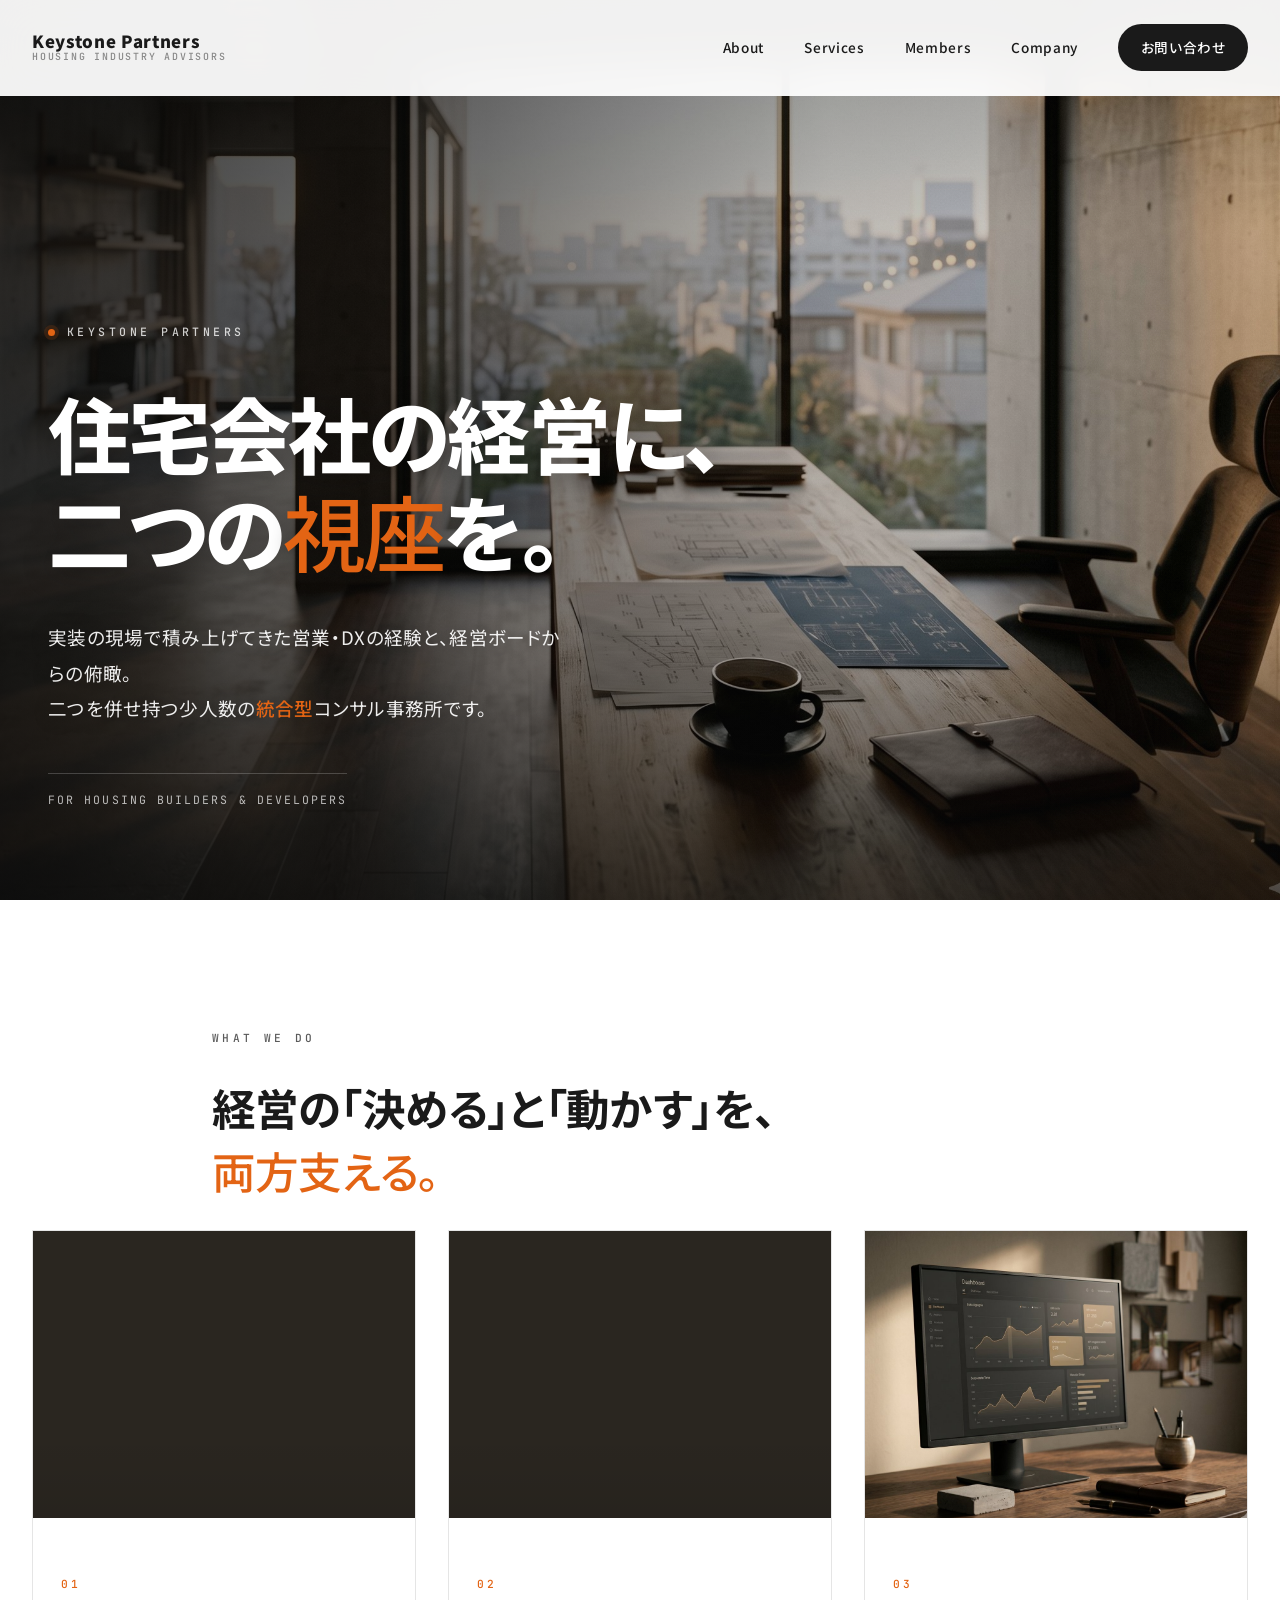
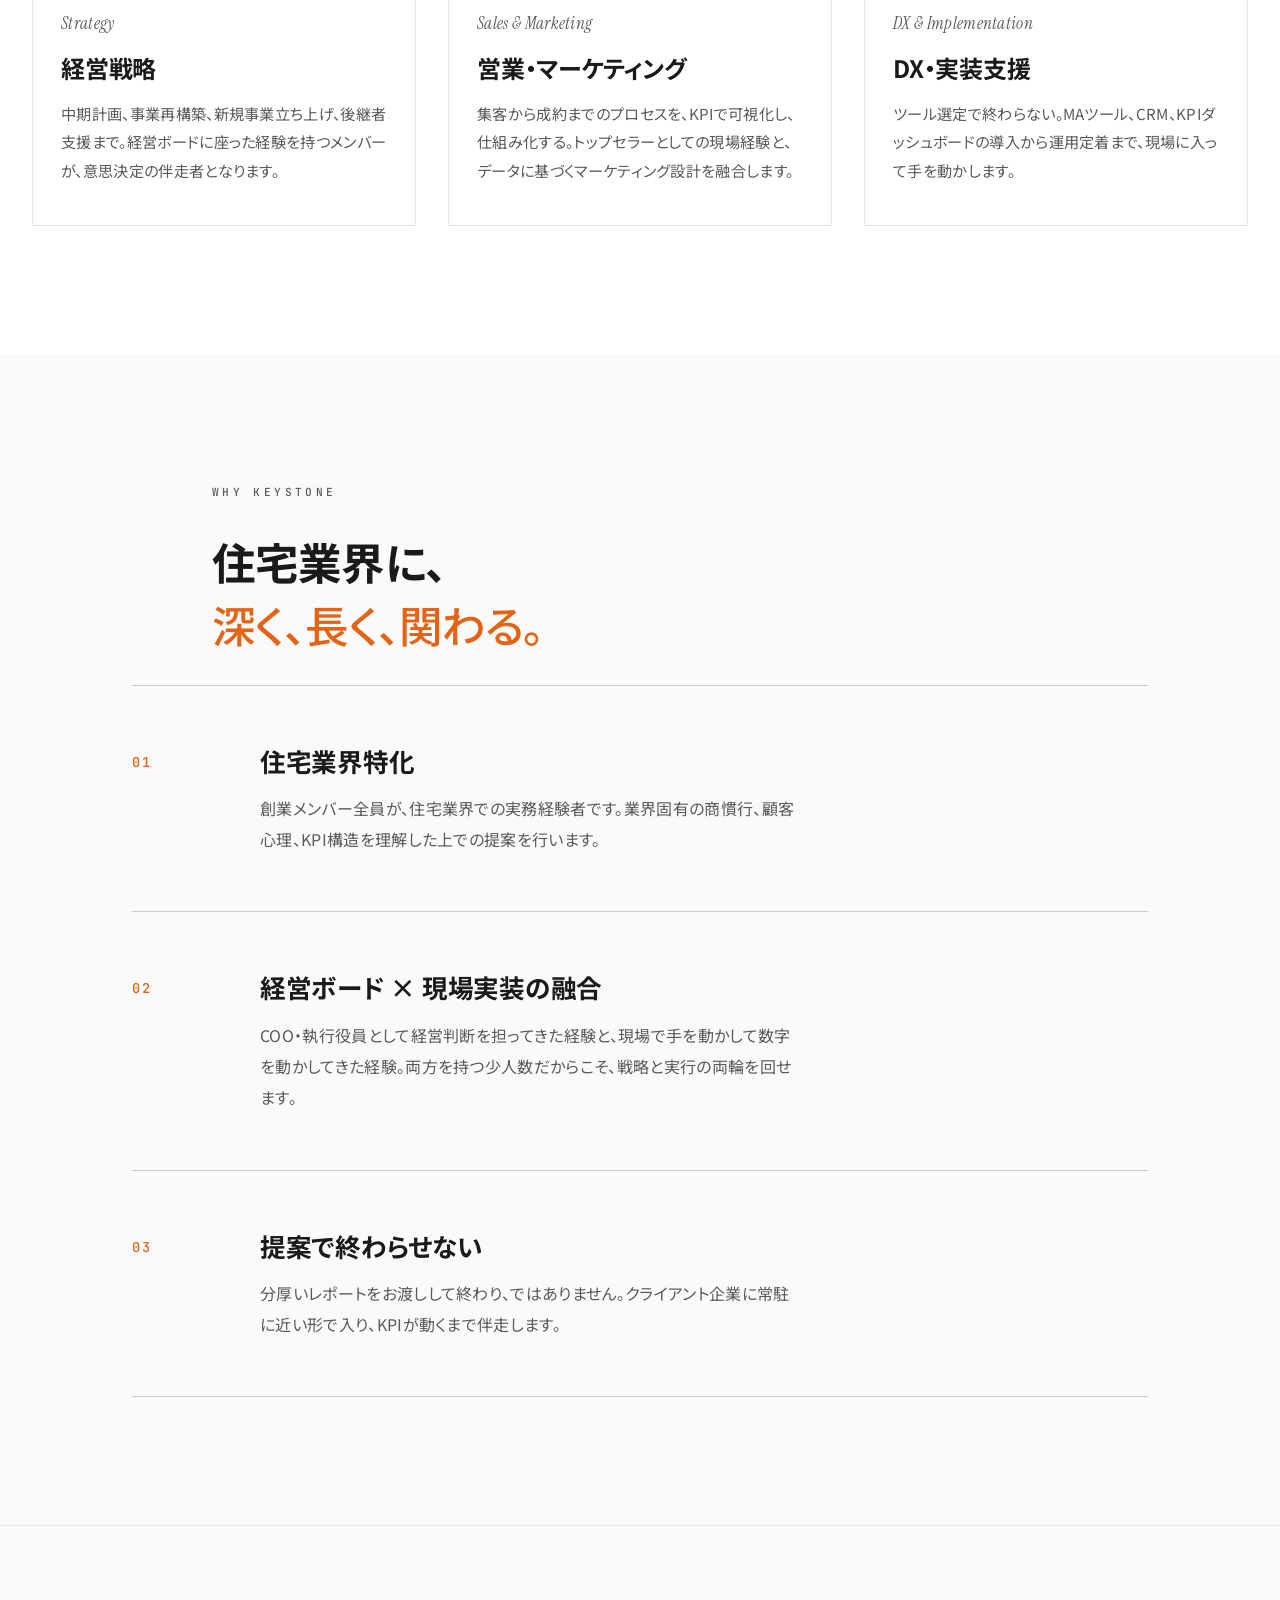
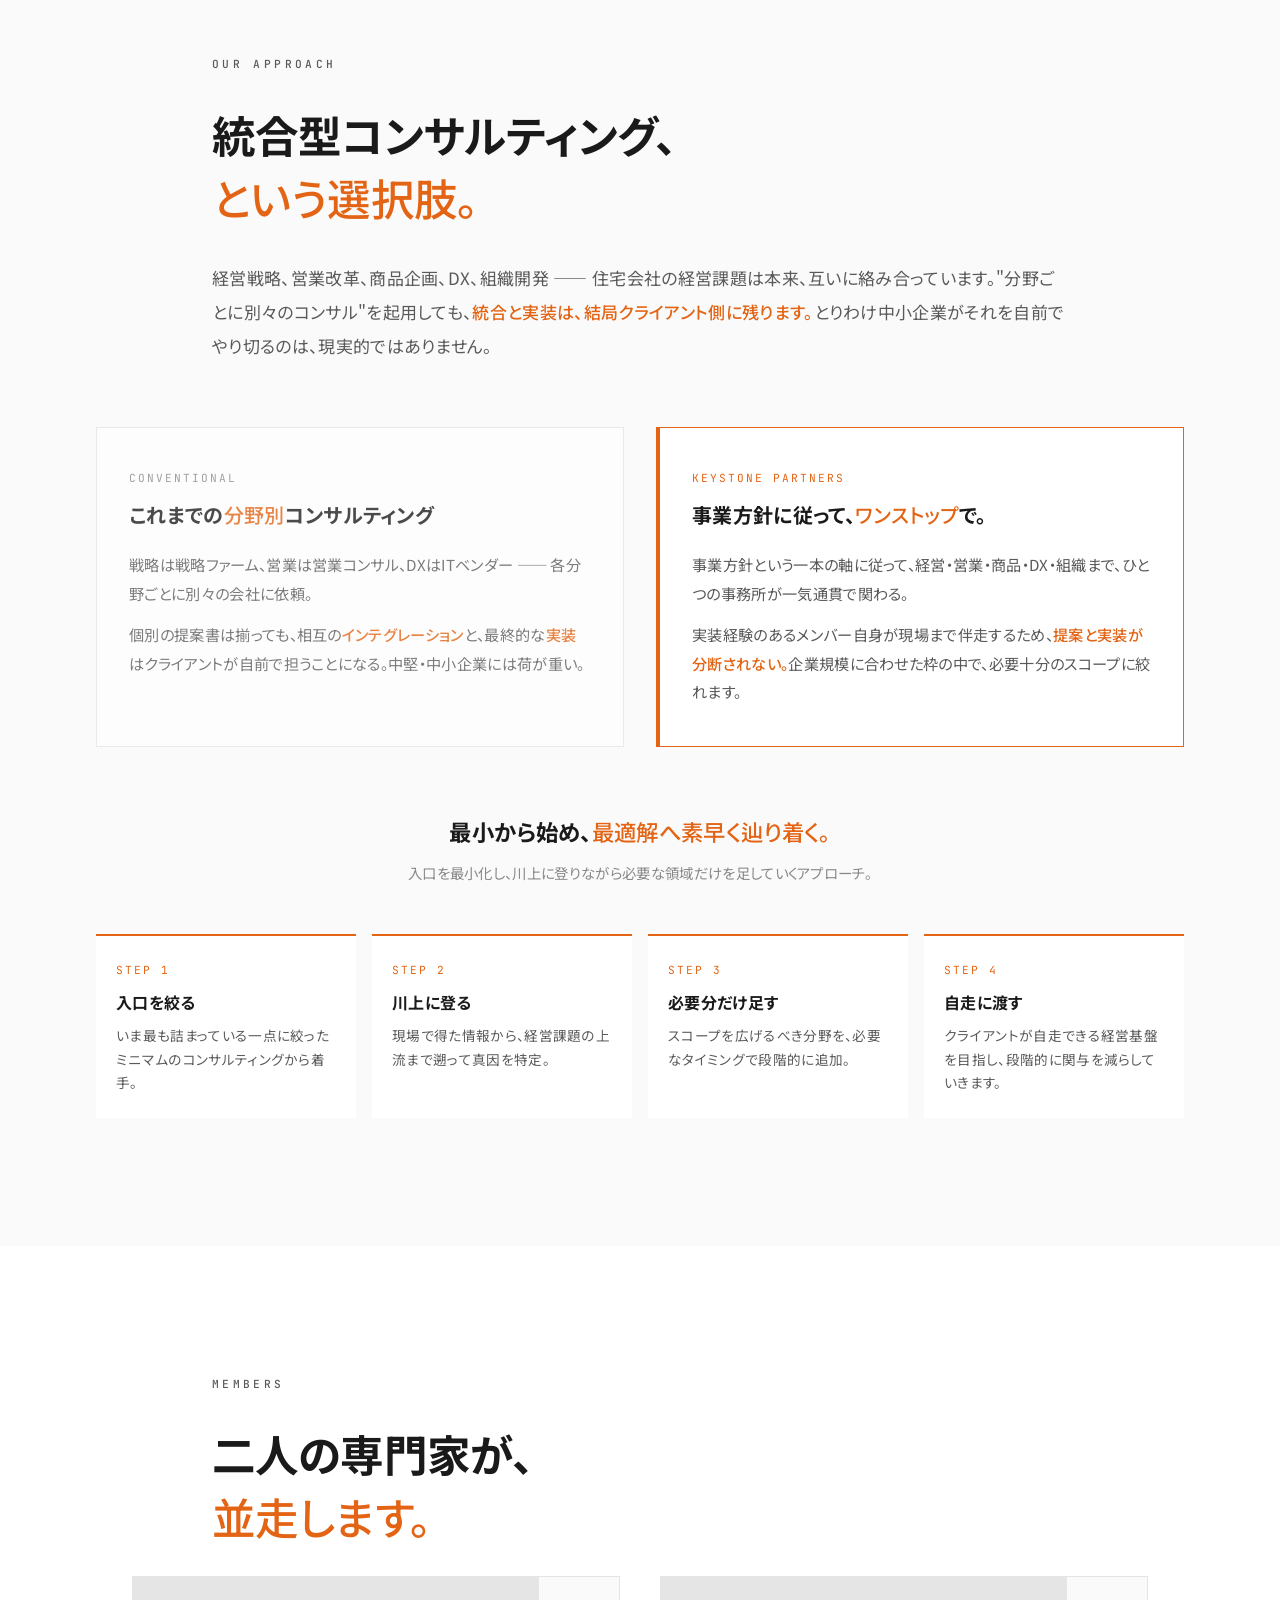
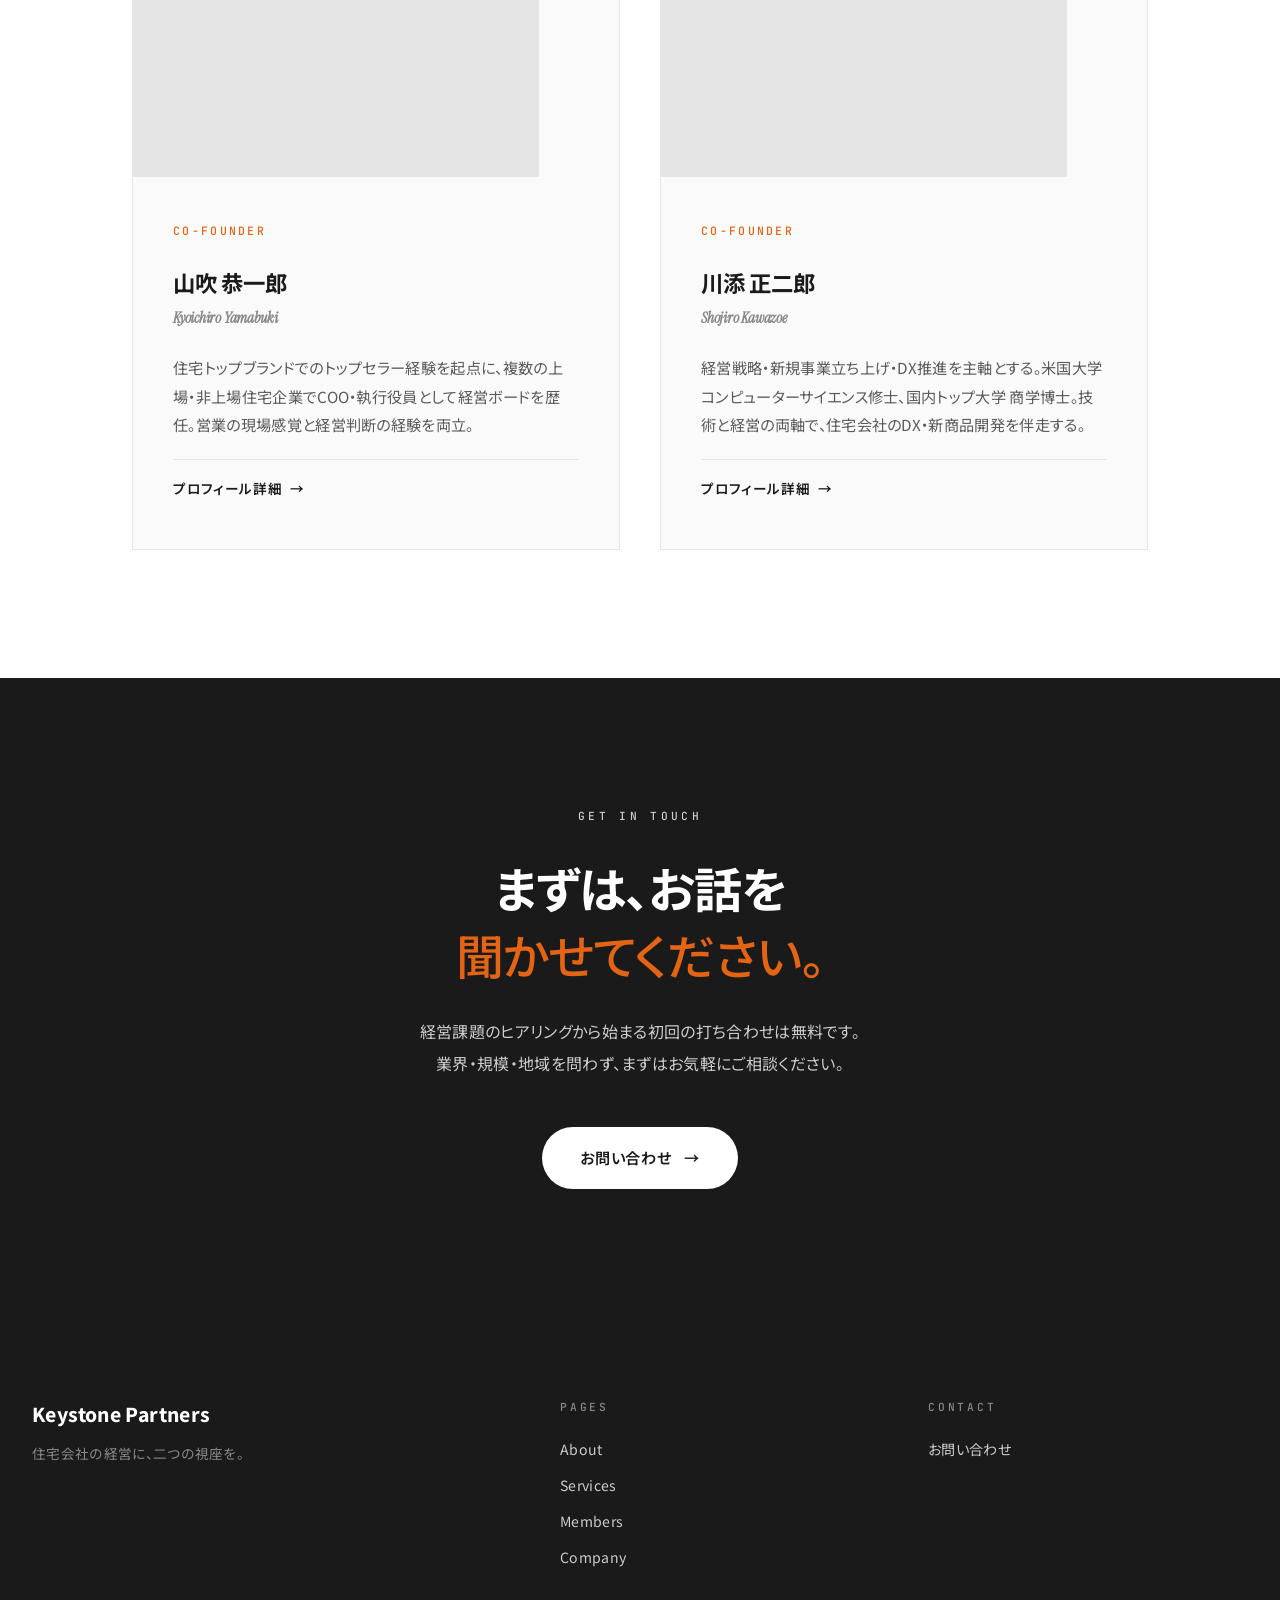
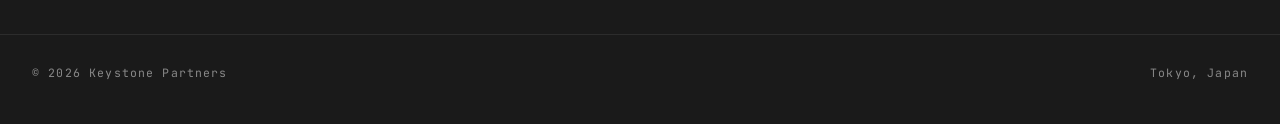
==== index.html @ 485a1abc "first version" ====
<!DOCTYPE html>
<html lang="ja">
<head>
<meta charset="UTF-8">
<meta name="viewport" content="width=device-width, initial-scale=1.0">
<title>Keystone Partners | 住宅会社の経営に、二つの視座を。</title>
<meta name="description" content="住宅会社向け経営コンサルティング事務所。経営ボードの視座と現場の実装力。二つを併せ持つ少人数のコンサル事務所、Keystone Partners。">
<link rel="preconnect" href="https://fonts.googleapis.com">
<link rel="preconnect" href="https://fonts.gstatic.com" crossorigin>
<link href="https://fonts.googleapis.com/css2?family=Noto+Sans+JP:wght@400;500;700;800;900&family=Instrument+Serif:ital@0;1&family=JetBrains+Mono:wght@400;500;700&display=swap" rel="stylesheet">
<link rel="stylesheet" href="style.css">
</head>
<body>

<!-- NAVIGATION -->
<nav class="nav">
  <div class="nav-inner">
    <a href="index.html" class="nav-logo" aria-label="Keystone Partners ホーム">
      <span class="nav-logo-mark">Keystone Partners</span>
      <span class="nav-logo-sub">Housing Industry Advisors</span>
    </a>
    <button class="nav-toggle" aria-label="メニューを開く" aria-expanded="false">
      <span></span><span></span><span></span>
    </button>
    <div class="nav-links">
      <a href="about.html">About</a>
      <a href="services.html">Services</a>
      <a href="members.html">Members</a>
      <a href="company.html">Company</a>
      <a href="contact.html" class="nav-cta">お問い合わせ</a>
    </div>
  </div>
</nav>

<!-- HERO: full-bleed image -->
<section class="hero">
  <div class="hero-image"></div>
  <div class="hero-content">
    <div class="hero-eyebrow reveal">
      <span class="dot"></span>
      <span>KEYSTONE PARTNERS</span>
    </div>

    <h1 class="hero-headline">
      <span class="reveal" style="--d:.1s">住宅会社の経営に、</span>
      <span class="reveal" style="--d:.25s">二つの<em>視座</em>を。</span>
    </h1>

    <p class="hero-sub reveal" style="--d:.5s">
      実装の現場で積み上げてきた営業・DXの経験と、経営ボードからの俯瞰。<br>
      二つを併せ持つ少人数の<em>統合型</em>コンサル事務所です。
    </p>

    <div class="hero-meta reveal" style="--d:.7s">
      For Housing Builders &amp; Developers
    </div>
  </div>
</section>

<!-- WHAT WE DO (with images) -->
<section class="do">
  <div class="container-narrow">
    <div class="section-eyebrow reveal-on-scroll">WHAT WE DO</div>
    <h2 class="section-headline reveal-on-scroll">
      経営の「決める」と「動かす」を、<br>
      <em>両方支える。</em>
    </h2>
  </div>

  <div class="do-grid">
    <article class="do-card reveal-on-scroll">
      <div class="do-card-image" style="background-image: url('images/service-strategy.png'); background-color: #2a2620;"></div>
      <div class="do-card-inner">
        <div class="do-card-num">01</div>
        <div class="do-card-title-en">Strategy</div>
        <h3 class="do-card-title">経営戦略</h3>
        <p class="do-card-desc">
          中期計画、事業再構築、新規事業立ち上げ、後継者支援まで。経営ボードに座った経験を持つメンバーが、意思決定の伴走者となります。
        </p>
      </div>
    </article>

    <article class="do-card reveal-on-scroll">
      <div class="do-card-image" style="background-image: url('images/service-sales.png'); background-color: #2a2620;"></div>
      <div class="do-card-inner">
        <div class="do-card-num">02</div>
        <div class="do-card-title-en">Sales &amp; Marketing</div>
        <h3 class="do-card-title">営業・マーケティング</h3>
        <p class="do-card-desc">
          集客から成約までのプロセスを、KPIで可視化し、仕組み化する。トップセラーとしての現場経験と、データに基づくマーケティング設計を融合します。
        </p>
      </div>
    </article>

    <article class="do-card reveal-on-scroll">
      <div class="do-card-image" style="background-image: url('images/service-dx.jpg'); background-color: #2a2620;"></div>
      <div class="do-card-inner">
        <div class="do-card-num">03</div>
        <div class="do-card-title-en">DX &amp; Implementation</div>
        <h3 class="do-card-title">DX・実装支援</h3>
        <p class="do-card-desc">
          ツール選定で終わらない。MAツール、CRM、KPIダッシュボードの導入から運用定着まで、現場に入って手を動かします。
        </p>
      </div>
    </article>
  </div>
</section>

<!-- WHY KEYSTONE -->
<section class="why">
  <div class="container-narrow">
    <div class="section-eyebrow reveal-on-scroll">WHY KEYSTONE</div>
    <h2 class="section-headline reveal-on-scroll">
      住宅業界に、<br>
      <em>深く、長く、関わる。</em>
    </h2>
  </div>

  <div class="why-list">
    <article class="why-item reveal-on-scroll">
      <div class="why-num">01</div>
      <div>
        <h3 class="why-title">住宅業界特化</h3>
        <p class="why-desc">
          創業メンバー全員が、住宅業界での実務経験者です。業界固有の商慣行、顧客心理、KPI構造を理解した上での提案を行います。
        </p>
      </div>
    </article>

    <article class="why-item reveal-on-scroll">
      <div class="why-num">02</div>
      <div>
        <h3 class="why-title">経営ボード × 現場実装の融合</h3>
        <p class="why-desc">
          COO・執行役員として経営判断を担ってきた経験と、現場で手を動かして数字を動かしてきた経験。両方を持つ少人数だからこそ、戦略と実行の両輪を回せます。
        </p>
      </div>
    </article>

    <article class="why-item reveal-on-scroll">
      <div class="why-num">03</div>
      <div>
        <h3 class="why-title">提案で終わらせない</h3>
        <p class="why-desc">
          分厚いレポートをお渡しして終わり、ではありません。クライアント企業に常駐に近い形で入り、KPIが動くまで伴走します。
        </p>
      </div>
    </article>
  </div>
</section>

<!-- INTEGRATIVE CONSULTING (v3 addition) -->
<section class="integrative">
  <div class="container-narrow">
    <div class="section-eyebrow reveal-on-scroll">OUR APPROACH</div>
    <h2 class="section-headline reveal-on-scroll">
      統合型コンサルティング、<br>
      <em>という選択肢。</em>
    </h2>
    <p class="integrative-lead reveal-on-scroll">
      経営戦略、営業改革、商品企画、DX、組織開発 ―― 住宅会社の経営課題は本来、互いに絡み合っています。"分野ごとに別々のコンサル"を起用しても、<em>統合と実装は、結局クライアント側に残ります。</em>とりわけ中小企業がそれを自前でやり切るのは、現実的ではありません。
    </p>
  </div>

  <div class="integrative-compare">
    <article class="integrative-card is-conventional reveal-on-scroll">
      <div class="integrative-card-eyebrow">CONVENTIONAL</div>
      <h3 class="integrative-card-title">これまでの<em>分野別</em>コンサルティング</h3>
      <div class="integrative-card-body">
        <p>戦略は戦略ファーム、営業は営業コンサル、DXはITベンダー ―― 各分野ごとに別々の会社に依頼。</p>
        <p>個別の提案書は揃っても、相互の<em>インテグレーション</em>と、最終的な<em>実装</em>はクライアントが自前で担うことになる。中堅・中小企業には荷が重い。</p>
      </div>
    </article>

    <article class="integrative-card is-ours reveal-on-scroll">
      <div class="integrative-card-eyebrow">KEYSTONE PARTNERS</div>
      <h3 class="integrative-card-title">事業方針に従って、<em>ワンストップ</em>で。</h3>
      <div class="integrative-card-body">
        <p>事業方針という一本の軸に従って、経営・営業・商品・DX・組織まで、ひとつの事務所が一気通貫で関わる。</p>
        <p>実装経験のあるメンバー自身が現場まで伴走するため、<em>提案と実装が分断されない。</em>企業規模に合わせた枠の中で、必要十分のスコープに絞れます。</p>
      </div>
    </article>
  </div>

  <div class="integrative-flow">
    <div class="integrative-flow-title reveal-on-scroll">
      最小から始め、<em>最適解へ素早く辿り着く。</em>
    </div>
    <div class="integrative-flow-sub reveal-on-scroll">
      入口を最小化し、川上に登りながら必要な領域だけを足していくアプローチ。
    </div>

    <div class="integrative-steps">
      <div class="integrative-step reveal-on-scroll">
        <div class="integrative-step-num">STEP 1</div>
        <div class="integrative-step-title">入口を絞る</div>
        <div class="integrative-step-desc">
          いま最も詰まっている一点に絞ったミニマムのコンサルティングから着手。
        </div>
      </div>
      <div class="integrative-step reveal-on-scroll">
        <div class="integrative-step-num">STEP 2</div>
        <div class="integrative-step-title">川上に登る</div>
        <div class="integrative-step-desc">
          現場で得た情報から、経営課題の上流まで遡って真因を特定。
        </div>
      </div>
      <div class="integrative-step reveal-on-scroll">
        <div class="integrative-step-num">STEP 3</div>
        <div class="integrative-step-title">必要分だけ足す</div>
        <div class="integrative-step-desc">
          スコープを広げるべき分野を、必要なタイミングで段階的に追加。
        </div>
      </div>
      <div class="integrative-step reveal-on-scroll">
        <div class="integrative-step-num">STEP 4</div>
        <div class="integrative-step-title">自走に渡す</div>
        <div class="integrative-step-desc">
          クライアントが自走できる経営基盤を目指し、段階的に関与を減らしていきます。
        </div>
      </div>
    </div>
  </div>
</section>

<!-- MEMBERS TEASER (with photo thumbnails) -->
<section class="members-teaser">
  <div class="container-narrow">
    <div class="section-eyebrow reveal-on-scroll">MEMBERS</div>
    <h2 class="section-headline reveal-on-scroll">
      二人の専門家が、<br>
      <em>並走します。</em>
    </h2>
  </div>

  <div class="members-teaser-grid">
    <article class="member-card reveal-on-scroll">
      <div class="member-photo-placeholder" style="background-image: url('images/member-yamabuki.png');"></div>
      <div class="member-role">Co-founder</div>
      <h3 class="member-name">
        山吹 恭一郎
        <div class="member-name-en">Kyoichiro Yamabuki</div>
      </h3>
      <p class="member-desc">
        住宅トップブランドでのトップセラー経験を起点に、複数の上場・非上場住宅企業でCOO・執行役員として経営ボードを歴任。営業の現場感覚と経営判断の経験を両立。
      </p>
      <a href="members.html#yamabuki" class="member-link">
        <span>プロフィール詳細</span>
        <span class="arrow">→</span>
      </a>
    </article>

    <article class="member-card reveal-on-scroll">
      <div class="member-photo-placeholder" style="background-image: url('images/member-kawazoe.png');"></div>
      <div class="member-role">Co-founder</div>
      <h3 class="member-name">
        川添 正二郎
        <div class="member-name-en">Shojiro Kawazoe</div>
      </h3>
      <p class="member-desc">
        経営戦略・新規事業立ち上げ・DX推進を主軸とする。米国大学コンピューターサイエンス修士、国内トップ大学 商学博士。技術と経営の両軸で、住宅会社のDX・新商品開発を伴走する。
      </p>
      <a href="members.html#kawazoe" class="member-link">
        <span>プロフィール詳細</span>
        <span class="arrow">→</span>
      </a>
    </article>
  </div>
</section>

<!-- CTA (with image background) -->
<section class="cta">
  <div class="cta-image" style="background-image: url('images/cta-bg.jpg');"></div>
  <div class="container-narrow">
    <div class="section-eyebrow reveal-on-scroll">GET IN TOUCH</div>
    <h2 class="cta-headline reveal-on-scroll">
      まずは、お話を<br>
      <em>聞かせてください。</em>
    </h2>
    <p class="cta-lead reveal-on-scroll">
      経営課題のヒアリングから始まる初回の打ち合わせは無料です。<br>
      業界・規模・地域を問わず、まずはお気軽にご相談ください。
    </p>
    <div class="reveal-on-scroll">
      <a href="contact.html" class="cta-button">
        <span>お問い合わせ</span>
        <span class="arrow">→</span>
      </a>
    </div>
  </div>
</section>

<!-- FOOTER -->
<footer class="footer">
  <div class="footer-inner">
    <div class="footer-brand">
      <p class="footer-brand-name">Keystone Partners</p>
      <p class="footer-brand-tag">住宅会社の経営に、二つの視座を。</p>
    </div>
    <div>
      <p class="footer-col-title">Pages</p>
      <div class="footer-links">
        <a href="about.html">About</a>
        <a href="services.html">Services</a>
        <a href="members.html">Members</a>
        <a href="company.html">Company</a>
      </div>
    </div>
    <div>
      <p class="footer-col-title">Contact</p>
      <div class="footer-links">
        <a href="contact.html">お問い合わせ</a>
      </div>
    </div>
  </div>
  <div class="footer-bottom">
    <span>© 2026 Keystone Partners</span>
    <span>Tokyo, Japan</span>
  </div>
</footer>

<script src="script.js"></script>
</body>
</html>
---- style.css ----
/* ============================================
   Keystone Partners — Corporate Website
   Design tokens inherit personal site (細谷 / 川添)
   Tone: restrained, corporate, refined
   ============================================ */

*, *::before, *::after {
  box-sizing: border-box;
  margin: 0;
  padding: 0;
}

:root {
  /* Colors — inherit from personal site */
  --black: #0A0A0A;
  --black-soft: #1A1A1A;
  --gray-900: #2D2D2D;
  --gray-700: #5A5A5A;
  --gray-500: #888888;
  --gray-300: #CCCCCC;
  --gray-200: #E5E5E5;
  --gray-100: #F2F2F2;
  --gray-50: #FAFAFA;
  --white: #FFFFFF;
  --accent: #E36414;
  --accent-pale: #FCE8D9;
  --ink: #1A1A1A;

  /* Typography */
  --font-display: "Noto Sans JP", "Hiragino Sans", "Yu Gothic", sans-serif;
  --font-serif: "Hiragino Mincho ProN", "Yu Mincho", "MS Mincho", "Instrument Serif", serif;
  --font-mono: "JetBrains Mono", "SF Mono", monospace;

  /* Spacing scale (more generous than personal site) */
  --space-xs: 0.5rem;
  --space-sm: 1rem;
  --space-md: 2rem;
  --space-lg: 4rem;
  --space-xl: 8rem;
  --space-2xl: 12rem;
}

html {
  scroll-behavior: smooth;
  -webkit-text-size-adjust: 100%;
}

body {
  font-family: var(--font-display);
  font-weight: 400;
  color: var(--ink);
  background: var(--white);
  line-height: 1.8;
  font-feature-settings: "palt" 1;
  letter-spacing: 0.02em;
  overflow-x: hidden;
}

a {
  color: inherit;
  text-decoration: none;
  transition: opacity 0.2s ease;
}

a:hover {
  opacity: 0.55;
}

/* Emphasis: keep surrounding sans-serif font, accent color + slightly bolder
   Japanese-friendly (no italic, no Mincho serif) */
em {
  font-style: normal;
  font-family: inherit;
  font-weight: 500;
  color: var(--accent);
  font-feature-settings: "palt" 1;
}

/* ============================================
   LAYOUT UTILITIES
   ============================================ */
.container {
  max-width: 1280px;
  margin: 0 auto;
  padding: 0 2rem;
}

.container-narrow {
  max-width: 920px;
  margin: 0 auto;
  padding: 0 2rem;
}

@media (max-width: 768px) {
  .container, .container-narrow {
    padding: 0 1.5rem;
  }
}

/* ============================================
   NAVIGATION
   ============================================ */
.nav {
  position: fixed;
  top: 0;
  left: 0;
  right: 0;
  z-index: 1000;
  background: rgba(255, 255, 255, 0.94);
  backdrop-filter: blur(20px);
  -webkit-backdrop-filter: blur(20px);
  border-bottom: 1px solid transparent;
  transition: border-color 0.3s ease;
}

.nav.scrolled {
  border-bottom-color: var(--gray-200);
}

.nav-inner {
  max-width: 1400px;
  margin: 0 auto;
  padding: 1.5rem 2rem;
  display: flex;
  align-items: center;
  justify-content: space-between;
}

.nav-logo {
  display: flex;
  flex-direction: column;
  gap: 0.1rem;
  line-height: 1.1;
}

.nav-logo-mark {
  font-weight: 900;
  font-size: 1.05rem;
  letter-spacing: 0.04em;
}

.nav-logo-sub {
  font-family: var(--font-mono);
  font-size: 0.62rem;
  font-weight: 500;
  letter-spacing: 0.18em;
  color: var(--gray-500);
  text-transform: uppercase;
}

.nav-links {
  display: flex;
  align-items: center;
  gap: 2.5rem;
}

.nav-links a {
  font-size: 0.85rem;
  font-weight: 500;
  letter-spacing: 0.05em;
  position: relative;
}

.nav-links a:not(.nav-cta).nav-current::after {
  content: "";
  position: absolute;
  bottom: -6px;
  left: 0;
  right: 0;
  height: 1px;
  background: var(--ink);
}

.nav-cta {
  background: var(--ink);
  color: var(--white) !important;
  padding: 0.7rem 1.4rem;
  border-radius: 999px;
  font-weight: 600;
  font-size: 0.8rem;
  transition: all 0.2s ease !important;
}

.nav-cta:hover {
  background: var(--accent);
  opacity: 1 !important;
}

.nav-toggle {
  display: none;
  background: none;
  border: none;
  cursor: pointer;
  padding: 0.5rem;
  flex-direction: column;
  gap: 5px;
}

.nav-toggle span {
  display: block;
  width: 22px;
  height: 1.5px;
  background: var(--ink);
  transition: transform 0.3s ease, opacity 0.3s ease;
}

.nav-toggle.is-open span:nth-child(1) { transform: translateY(6.5px) rotate(45deg); }
.nav-toggle.is-open span:nth-child(2) { opacity: 0; }
.nav-toggle.is-open span:nth-child(3) { transform: translateY(-6.5px) rotate(-45deg); }

@media (max-width: 880px) {
  .nav-toggle { display: flex; }
  .nav-links {
    position: fixed;
    inset: 70px 0 0 0;
    background: rgba(255, 255, 255, 0.98);
    backdrop-filter: blur(20px);
    flex-direction: column;
    align-items: flex-start;
    gap: 2rem;
    padding: 3rem 2rem;
    transform: translateX(100%);
    transition: transform 0.3s ease;
  }
  .nav-links.is-open { transform: translateX(0); }
  .nav-links a { font-size: 1.05rem; }
  .nav-cta { padding: 0.9rem 1.6rem; }
}

/* ============================================
   PAGE HEAD (sub-pages hero)
   ============================================ */
.page-head {
  padding: 11rem 0 5rem;
  border-bottom: 1px solid var(--gray-200);
  background: linear-gradient(to bottom, var(--gray-50), var(--white));
}

.page-head-inner {
  max-width: 1280px;
  margin: 0 auto;
  padding: 0 2rem;
}

.page-eyebrow {
  display: flex;
  align-items: center;
  gap: 0.75rem;
  font-family: var(--font-mono);
  font-size: 0.7rem;
  font-weight: 500;
  letter-spacing: 0.25em;
  color: var(--gray-700);
  margin-bottom: 2rem;
  text-transform: uppercase;
}

.page-eyebrow .dot {
  width: 6px;
  height: 6px;
  border-radius: 50%;
  background: var(--accent);
}

.page-title {
  font-size: clamp(2rem, 5.5vw, 4.25rem);
  font-weight: 800;
  line-height: 1.2;
  letter-spacing: -0.03em;
  color: var(--ink);
  margin-bottom: 2rem;
  max-width: 22ch;
}

.page-lead {
  font-size: clamp(1rem, 1.4vw, 1.2rem);
  font-weight: 400;
  line-height: 1.9;
  color: var(--gray-700);
  max-width: 60ch;
}

@media (max-width: 768px) {
  .page-head { padding: 8.5rem 0 3.5rem; }
}

/* ============================================
   HERO v2 — full-bleed image background
   ============================================ */
.hero {
  min-height: 100vh;
  position: relative;
  display: flex;
  align-items: flex-end;
  padding: 0;
  overflow: hidden;
  background: var(--ink);
}

.hero-image {
  position: absolute;
  inset: 0;
  background-image: url('images/hero.jpg');
  background-size: cover;
  background-position: center right;
  z-index: 0;
}

/* Gradient overlay for text legibility */
.hero-image::after {
  content: "";
  position: absolute;
  inset: 0;
  background:
    linear-gradient(
      to right,
      rgba(10, 10, 10, 0.78) 0%,
      rgba(10, 10, 10, 0.5) 38%,
      rgba(10, 10, 10, 0.18) 65%,
      rgba(10, 10, 10, 0.05) 100%
    ),
    linear-gradient(
      to bottom,
      rgba(10, 10, 10, 0.35) 0%,
      rgba(10, 10, 10, 0.1) 25%,
      rgba(10, 10, 10, 0.1) 70%,
      rgba(10, 10, 10, 0.55) 100%
    );
}

.hero-content {
  position: relative;
  z-index: 1;
  width: 100%;
  max-width: 1400px;
  margin: 0 auto;
  padding: 0 3rem 5.5rem;
  color: var(--white);
}

.hero-eyebrow {
  display: flex;
  align-items: center;
  gap: 0.75rem;
  font-family: var(--font-mono);
  font-size: 0.72rem;
  font-weight: 500;
  letter-spacing: 0.3em;
  color: rgba(255, 255, 255, 0.78);
  margin-bottom: 2.5rem;
  text-transform: uppercase;
}

.hero-eyebrow .dot {
  width: 7px;
  height: 7px;
  border-radius: 50%;
  background: var(--accent);
  animation: pulse 2.4s ease-in-out infinite;
  box-shadow: 0 0 0 4px rgba(227, 100, 20, 0.15);
}

@keyframes pulse {
  0%, 100% { opacity: 1; transform: scale(1); }
  50% { opacity: 0.5; transform: scale(0.85); }
}

.hero-headline {
  font-size: clamp(2.5rem, 6.5vw, 6rem);
  font-weight: 800;
  line-height: 1.18;
  letter-spacing: -0.035em;
  margin-bottom: 2.5rem;
  color: var(--white);
  max-width: 18ch;
  text-shadow: 0 2px 30px rgba(0, 0, 0, 0.35);
}

.hero-headline span {
  display: block;
}

.hero-headline em {
  color: var(--accent);
}

.hero-sub {
  font-size: clamp(1rem, 1.45vw, 1.3rem);
  font-weight: 400;
  line-height: 1.9;
  color: rgba(255, 255, 255, 0.92);
  margin-bottom: 3rem;
  max-width: 520px;
  text-shadow: 0 1px 20px rgba(0, 0, 0, 0.4);
}

/* Hero内のem は暗い背景上で見やすいオレンジアクセントに */
.hero-sub em,
.hero-headline em {
  color: var(--accent);
  text-shadow: 0 1px 20px rgba(0, 0, 0, 0.4);
}

.hero-meta {
  display: inline-block;
  font-size: 0.72rem;
  font-family: var(--font-mono);
  letter-spacing: 0.18em;
  color: rgba(255, 255, 255, 0.7);
  text-transform: uppercase;
  padding-top: 1rem;
  border-top: 1px solid rgba(255, 255, 255, 0.2);
}

@media (max-width: 768px) {
  .hero { min-height: 88vh; }
  .hero-content { padding: 0 1.5rem 4rem; }
  .hero-image::after {
    background:
      linear-gradient(
        to bottom,
        rgba(10, 10, 10, 0.55) 0%,
        rgba(10, 10, 10, 0.35) 35%,
        rgba(10, 10, 10, 0.65) 100%
      );
  }
}

/* ============================================
   SECTION FRAME (generic)
   ============================================ */
section {
  padding: 8rem 0;
}

.section-eyebrow {
  font-family: var(--font-mono);
  font-size: 0.7rem;
  font-weight: 500;
  letter-spacing: 0.3em;
  color: var(--gray-700);
  margin-bottom: 1.75rem;
  text-transform: uppercase;
}

.section-headline {
  font-size: clamp(1.65rem, 3.4vw, 2.85rem);
  font-weight: 700;
  line-height: 1.45;
  letter-spacing: -0.02em;
  color: var(--ink);
  margin-bottom: 1.75rem;
  max-width: 22ch;
}

.section-lead {
  font-size: clamp(0.95rem, 1.2vw, 1.1rem);
  line-height: 1.95;
  color: var(--gray-700);
  max-width: 60ch;
  margin-bottom: 5rem;
}

@media (max-width: 768px) {
  section { padding: 5rem 0; }
}

/* ============================================
   WHAT WE DO (Home Section 1) — 3 cards
   ============================================ */
.do {
  background: var(--white);
}

.do-grid {
  display: grid;
  grid-template-columns: repeat(3, 1fr);
  gap: 2rem;
  max-width: 1280px;
  margin: 0 auto;
  padding: 0 2rem;
}

.do-card {
  padding: 3rem 2rem;
  border-top: 1px solid var(--ink);
  display: flex;
  flex-direction: column;
  gap: 1.25rem;
  position: relative;
  transition: transform 0.4s ease;
}

.do-card:hover {
  transform: translateY(-4px);
}

.do-card-num {
  font-family: var(--font-mono);
  font-size: 0.7rem;
  font-weight: 500;
  letter-spacing: 0.3em;
  color: var(--accent);
  text-transform: uppercase;
}

.do-card-title-en {
  font-family: var(--font-serif);
  font-style: italic;
  font-size: 1.05rem;
  color: var(--gray-700);
}

.do-card-title {
  font-size: 1.5rem;
  font-weight: 700;
  letter-spacing: -0.01em;
  line-height: 1.4;
  color: var(--ink);
}

.do-card-desc {
  font-size: 0.95rem;
  line-height: 1.9;
  color: var(--gray-700);
}

@media (max-width: 880px) {
  .do-grid { grid-template-columns: 1fr; gap: 1rem; }
  .do-card { padding: 2.5rem 0; }
}

/* ============================================
   WHY KEYSTONE (Home Section 2)
   ============================================ */
.why {
  background: var(--gray-50);
}

.why-list {
  max-width: 1080px;
  margin: 0 auto;
  padding: 0 2rem;
  display: flex;
  flex-direction: column;
  gap: 0;
}

.why-item {
  display: grid;
  grid-template-columns: 80px 1fr;
  gap: 3rem;
  padding: 3.5rem 0;
  border-top: 1px solid var(--gray-300);
  align-items: start;
}

.why-item:last-child {
  border-bottom: 1px solid var(--gray-300);
}

.why-num {
  font-family: var(--font-mono);
  font-size: 0.85rem;
  font-weight: 500;
  letter-spacing: 0.15em;
  color: var(--accent);
  padding-top: 0.5rem;
}

.why-title {
  font-size: clamp(1.25rem, 2vw, 1.6rem);
  font-weight: 700;
  letter-spacing: -0.01em;
  line-height: 1.45;
  margin-bottom: 0.9rem;
  color: var(--ink);
}

.why-desc {
  font-size: 1rem;
  line-height: 1.95;
  color: var(--gray-700);
  max-width: 60ch;
}

@media (max-width: 768px) {
  .why-item { grid-template-columns: 1fr; gap: 0.75rem; padding: 2.75rem 0; }
}

/* ============================================
   MEMBERS TEASER (Home Section 3)
   ============================================ */
.members-teaser {
  background: var(--white);
}

.members-teaser-grid {
  display: grid;
  grid-template-columns: repeat(2, 1fr);
  gap: 2.5rem;
  max-width: 1080px;
  margin: 0 auto;
  padding: 0 2rem;
}

.member-card {
  background: var(--gray-50);
  padding: 3rem 2.5rem;
  border: 1px solid var(--gray-200);
  display: flex;
  flex-direction: column;
  gap: 1.25rem;
  transition: border-color 0.3s ease, transform 0.4s ease;
}

.member-card:hover {
  border-color: var(--ink);
  transform: translateY(-3px);
}

.member-photo-placeholder {
  width: 88px;
  height: 88px;
  border-radius: 50%;
  background: linear-gradient(135deg, var(--gray-200), var(--gray-100));
  display: flex;
  align-items: center;
  justify-content: center;
  font-family: var(--font-serif);
  font-style: italic;
  font-size: 1.5rem;
  color: var(--gray-500);
  margin-bottom: 0.5rem;
}

.member-name {
  font-size: 1.4rem;
  font-weight: 700;
  letter-spacing: -0.01em;
  color: var(--ink);
}

.member-name-en {
  font-family: var(--font-serif);
  font-style: italic;
  font-size: 0.95rem;
  color: var(--gray-500);
  margin-top: 0.2rem;
}

.member-role {
  font-family: var(--font-mono);
  font-size: 0.72rem;
  font-weight: 500;
  letter-spacing: 0.2em;
  color: var(--accent);
  text-transform: uppercase;
}

.member-desc {
  font-size: 0.95rem;
  line-height: 1.9;
  color: var(--gray-700);
  flex: 1;
}

.member-link {
  display: inline-flex;
  align-items: center;
  gap: 0.5rem;
  font-size: 0.85rem;
  font-weight: 600;
  letter-spacing: 0.05em;
  color: var(--ink);
  padding-top: 1rem;
  border-top: 1px solid var(--gray-200);
}

.member-link .arrow {
  transition: transform 0.3s ease;
}

.member-link:hover .arrow {
  transform: translateX(4px);
}

@media (max-width: 768px) {
  .members-teaser-grid { grid-template-columns: 1fr; gap: 1.5rem; }
  .member-card { padding: 2.25rem 1.75rem; }
}

/* ============================================
   CTA (Home Section 4 + sub-pages)
   ============================================ */
.cta {
  background: var(--ink);
  color: var(--white);
  text-align: center;
}

.cta .container-narrow {
  text-align: center;
}

.cta .section-eyebrow {
  color: var(--gray-300);
  justify-content: center;
  display: flex;
}

.cta-headline {
  font-size: clamp(1.8rem, 4vw, 3rem);
  font-weight: 700;
  line-height: 1.4;
  letter-spacing: -0.02em;
  margin: 0 auto 1.75rem;
  max-width: 18ch;
}

.cta-headline em {
  color: var(--accent);
}

.cta-lead {
  font-size: 1rem;
  line-height: 1.95;
  color: var(--gray-300);
  margin: 0 auto 3rem;
  max-width: 52ch;
}

.cta-button {
  display: inline-flex;
  align-items: center;
  gap: 0.8rem;
  background: var(--white);
  color: var(--ink) !important;
  padding: 1.1rem 2.4rem;
  border-radius: 999px;
  font-weight: 600;
  font-size: 0.95rem;
  letter-spacing: 0.04em;
  transition: all 0.25s ease !important;
}

.cta-button:hover {
  background: var(--accent);
  color: var(--white) !important;
  opacity: 1 !important;
  transform: translateY(-2px);
}

.cta-button .arrow {
  transition: transform 0.3s ease;
}

.cta-button:hover .arrow {
  transform: translateX(4px);
}

/* ============================================
   FOOTER
   ============================================ */
.footer {
  background: var(--ink);
  color: var(--gray-300);
  padding: 5rem 0 2.5rem;
}

.footer-inner {
  max-width: 1280px;
  margin: 0 auto;
  padding: 0 2rem;
  display: grid;
  grid-template-columns: 1.5fr 1fr 1fr;
  gap: 3rem;
}

.footer-brand-name {
  font-size: 1.2rem;
  font-weight: 800;
  color: var(--white);
  margin-bottom: 0.6rem;
  letter-spacing: 0.02em;
}

.footer-brand-tag {
  font-size: 0.85rem;
  line-height: 1.8;
  color: var(--gray-500);
  max-width: 28ch;
}

.footer-col-title {
  font-family: var(--font-mono);
  font-size: 0.7rem;
  font-weight: 500;
  letter-spacing: 0.25em;
  color: var(--gray-500);
  text-transform: uppercase;
  margin-bottom: 1.25rem;
}

.footer-links {
  display: flex;
  flex-direction: column;
  gap: 0.65rem;
}

.footer-links a {
  font-size: 0.88rem;
  color: var(--gray-300);
}

.footer-links a:hover {
  color: var(--white);
  opacity: 1;
}

.footer-bottom {
  max-width: 1280px;
  margin: 4rem auto 0;
  padding: 1.75rem 2rem 0;
  border-top: 1px solid rgba(255, 255, 255, 0.08);
  display: flex;
  justify-content: space-between;
  align-items: center;
  flex-wrap: wrap;
  gap: 1rem;
  font-family: var(--font-mono);
  font-size: 0.72rem;
  letter-spacing: 0.1em;
  color: var(--gray-500);
}

@media (max-width: 768px) {
  .footer-inner { grid-template-columns: 1fr; gap: 2.5rem; }
}

/* ============================================
   ABOUT page
   ============================================ */
.about-story {
  background: var(--white);
}

.about-story p {
  font-size: 1.05rem;
  line-height: 2.05;
  color: var(--gray-900);
  margin-bottom: 1.6rem;
  max-width: 64ch;
}

.about-story p:last-child {
  margin-bottom: 0;
}

.principles {
  background: var(--gray-50);
}

.principles-grid {
  max-width: 1080px;
  margin: 0 auto;
  padding: 0 2rem;
  display: grid;
  grid-template-columns: repeat(3, 1fr);
  gap: 2rem;
}

.principle {
  padding: 2.5rem 0;
}

.principle-label {
  font-family: var(--font-mono);
  font-size: 0.72rem;
  font-weight: 500;
  letter-spacing: 0.25em;
  color: var(--accent);
  text-transform: uppercase;
  margin-bottom: 1.5rem;
  padding-bottom: 1rem;
  border-bottom: 1px solid var(--gray-300);
}

.principle-title {
  font-size: 1.3rem;
  font-weight: 700;
  margin-bottom: 1rem;
  letter-spacing: -0.01em;
  color: var(--ink);
}

.principle-body {
  font-size: 0.95rem;
  line-height: 1.95;
  color: var(--gray-700);
}

.principle-list {
  list-style: none;
  display: flex;
  flex-direction: column;
  gap: 1rem;
}

.principle-list li {
  font-size: 0.95rem;
  line-height: 1.75;
  color: var(--gray-700);
  padding-left: 1.5rem;
  position: relative;
}

.principle-list li::before {
  content: "—";
  position: absolute;
  left: 0;
  color: var(--accent);
}

.principle-list strong {
  display: block;
  font-weight: 700;
  color: var(--ink);
  margin-bottom: 0.2rem;
}

@media (max-width: 880px) {
  .principles-grid { grid-template-columns: 1fr; gap: 0; }
  .principle { padding: 2rem 0; border-top: 1px solid var(--gray-300); }
  .principle:first-child { border-top: none; }
}

.strengths {
  background: var(--white);
}

.strengths-list {
  max-width: 1080px;
  margin: 0 auto;
  padding: 0 2rem;
}

.strength-item {
  display: grid;
  grid-template-columns: 100px 1fr;
  gap: 3rem;
  padding: 3rem 0;
  border-top: 1px solid var(--gray-200);
  align-items: start;
}

.strength-item:last-child {
  border-bottom: 1px solid var(--gray-200);
}

.strength-num {
  font-family: var(--font-mono);
  font-size: 2rem;
  font-weight: 700;
  letter-spacing: -0.02em;
  color: var(--accent);
  line-height: 1;
}

.strength-title {
  font-size: 1.35rem;
  font-weight: 700;
  letter-spacing: -0.01em;
  margin-bottom: 1rem;
  color: var(--ink);
}

.strength-desc {
  font-size: 1rem;
  line-height: 1.95;
  color: var(--gray-700);
  max-width: 60ch;
}

@media (max-width: 768px) {
  .strength-item { grid-template-columns: 1fr; gap: 1rem; padding: 2.5rem 0; }
  .strength-num { font-size: 1.4rem; }
}

/* Company info table */
.company-info {
  background: var(--gray-50);
}

.info-table {
  max-width: 920px;
  margin: 0 auto;
  padding: 0 2rem;
  border-top: 1px solid var(--gray-300);
}

.info-row {
  display: grid;
  grid-template-columns: 220px 1fr;
  gap: 2rem;
  padding: 1.5rem 0;
  border-bottom: 1px solid var(--gray-300);
}

.info-label {
  font-family: var(--font-mono);
  font-size: 0.75rem;
  font-weight: 500;
  letter-spacing: 0.15em;
  color: var(--gray-700);
  text-transform: uppercase;
  padding-top: 0.2rem;
}

.info-value {
  font-size: 1rem;
  color: var(--ink);
  line-height: 1.7;
}

.info-value .placeholder {
  color: var(--gray-500);
  font-size: 0.88rem;
}

@media (max-width: 768px) {
  .info-row { grid-template-columns: 1fr; gap: 0.4rem; padding: 1.25rem 0; }
}

/* ============================================
   SERVICES page
   ============================================ */
.services-grid-wrap {
  background: var(--white);
}

.services-grid {
  max-width: 1280px;
  margin: 0 auto;
  padding: 0 2rem;
  display: grid;
  grid-template-columns: repeat(2, 1fr);
  gap: 0;
  border-top: 1px solid var(--gray-200);
  border-left: 1px solid var(--gray-200);
}

.service-cell {
  padding: 3rem 2.5rem;
  border-right: 1px solid var(--gray-200);
  border-bottom: 1px solid var(--gray-200);
  background: var(--white);
  transition: background 0.3s ease;
  position: relative;
}

.service-cell:hover {
  background: var(--gray-50);
}

.service-cell.service-cell-feature {
  grid-column: span 2;
}

.service-num {
  font-family: var(--font-mono);
  font-size: 0.72rem;
  font-weight: 500;
  letter-spacing: 0.25em;
  color: var(--accent);
  margin-bottom: 1.25rem;
  text-transform: uppercase;
}

.service-title {
  font-size: 1.45rem;
  font-weight: 700;
  letter-spacing: -0.01em;
  margin-bottom: 1.5rem;
  color: var(--ink);
}

.service-items {
  list-style: none;
  display: flex;
  flex-direction: column;
  gap: 0.55rem;
}

.service-items li {
  font-size: 0.93rem;
  line-height: 1.75;
  color: var(--gray-700);
  padding-left: 1.2rem;
  position: relative;
}

.service-items li::before {
  content: "";
  position: absolute;
  left: 0;
  top: 0.7rem;
  width: 6px;
  height: 1px;
  background: var(--gray-500);
}

@media (max-width: 880px) {
  .services-grid { grid-template-columns: 1fr; }
  .service-cell.service-cell-feature { grid-column: span 1; }
  .service-cell { padding: 2.5rem 1.75rem; }
}

/* HOW WE WORK — steps */
.process {
  background: var(--gray-50);
}

.steps {
  max-width: 1080px;
  margin: 0 auto;
  padding: 0 2rem;
  display: grid;
  grid-template-columns: repeat(4, 1fr);
  gap: 1.5rem;
  position: relative;
}

.step {
  background: var(--white);
  padding: 2.5rem 1.75rem;
  border: 1px solid var(--gray-200);
  position: relative;
}

.step-num {
  font-family: var(--font-mono);
  font-size: 0.7rem;
  font-weight: 500;
  letter-spacing: 0.25em;
  color: var(--accent);
  margin-bottom: 1.25rem;
  text-transform: uppercase;
}

.step-title {
  font-size: 1.15rem;
  font-weight: 700;
  margin-bottom: 1rem;
  letter-spacing: -0.01em;
  color: var(--ink);
}

.step-desc {
  font-size: 0.88rem;
  line-height: 1.85;
  color: var(--gray-700);
}

@media (max-width: 1080px) {
  .steps { grid-template-columns: repeat(2, 1fr); }
}

@media (max-width: 560px) {
  .steps { grid-template-columns: 1fr; }
}

/* Engagement types */
.engagements {
  background: var(--white);
}

.engagement-list {
  max-width: 1080px;
  margin: 0 auto;
  padding: 0 2rem;
  display: grid;
  grid-template-columns: repeat(3, 1fr);
  gap: 2rem;
}

.engagement {
  border-top: 2px solid var(--ink);
  padding: 2rem 0;
}

.engagement-tag {
  font-family: var(--font-mono);
  font-size: 0.7rem;
  font-weight: 500;
  letter-spacing: 0.25em;
  color: var(--accent);
  margin-bottom: 1rem;
  text-transform: uppercase;
}

.engagement-title {
  font-size: 1.25rem;
  font-weight: 700;
  letter-spacing: -0.01em;
  margin-bottom: 1rem;
  color: var(--ink);
}

.engagement-desc {
  font-size: 0.93rem;
  line-height: 1.9;
  color: var(--gray-700);
}

.engagement-note {
  max-width: 920px;
  margin: 4rem auto 0;
  padding: 2rem 2.5rem;
  background: var(--gray-50);
  border-left: 3px solid var(--accent);
  font-size: 0.95rem;
  line-height: 1.85;
  color: var(--gray-900);
}

@media (max-width: 880px) {
  .engagement-list { grid-template-columns: 1fr; gap: 0; }
  .engagement { padding: 2rem 0; }
}

/* ============================================
   MEMBERS page
   ============================================ */
.members-detail {
  background: var(--white);
}

.member-detail {
  max-width: 1080px;
  margin: 0 auto;
  padding: 0 2rem 5rem;
}

.member-detail:not(:last-child) {
  border-bottom: 1px solid var(--gray-200);
  margin-bottom: 5rem;
}

.member-detail-head {
  display: grid;
  grid-template-columns: 240px 1fr;
  gap: 3.5rem;
  align-items: start;
  margin-bottom: 3.5rem;
}

.member-photo-large {
  width: 240px;
  height: 300px;
  background: linear-gradient(135deg, var(--gray-100), var(--gray-200));
  display: flex;
  align-items: center;
  justify-content: center;
  font-family: var(--font-serif);
  font-style: italic;
  font-size: 1.1rem;
  color: var(--gray-500);
  letter-spacing: 0.05em;
}

.member-meta {
  padding-top: 0.5rem;
}

.member-meta .member-role {
  margin-bottom: 1.5rem;
}

.member-name-large {
  font-size: clamp(2rem, 4vw, 3rem);
  font-weight: 800;
  letter-spacing: -0.025em;
  line-height: 1.15;
  color: var(--ink);
  margin-bottom: 0.5rem;
}

.member-name-en-large {
  font-family: var(--font-serif);
  font-style: italic;
  font-size: 1.15rem;
  color: var(--gray-500);
  margin-bottom: 2rem;
}

.member-tagline {
  font-size: 1.05rem;
  line-height: 1.9;
  color: var(--gray-700);
  max-width: 50ch;
}

.member-body {
  display: grid;
  grid-template-columns: 240px 1fr;
  gap: 3.5rem;
}

.member-body-section {
  grid-column: 2;
  padding-top: 2rem;
  border-top: 1px solid var(--gray-200);
  margin-bottom: 2rem;
}

.member-body-label {
  font-family: var(--font-mono);
  font-size: 0.7rem;
  font-weight: 500;
  letter-spacing: 0.25em;
  color: var(--gray-700);
  text-transform: uppercase;
  margin-bottom: 1.25rem;
}

.member-body-title {
  font-size: 1.05rem;
  font-weight: 700;
  line-height: 1.7;
  color: var(--ink);
  margin-bottom: 1rem;
}

.member-body-text {
  font-size: 0.98rem;
  line-height: 1.95;
  color: var(--gray-700);
}

.member-history {
  list-style: none;
  display: flex;
  flex-direction: column;
  gap: 0.85rem;
}

.member-history li {
  font-size: 0.95rem;
  line-height: 1.7;
  color: var(--gray-900);
  padding-left: 1.75rem;
  position: relative;
}

.member-history li::before {
  content: "";
  position: absolute;
  left: 0;
  top: 0.85rem;
  width: 10px;
  height: 1px;
  background: var(--accent);
}

.member-note {
  font-size: 0.82rem;
  color: var(--gray-500);
  font-style: normal;
  margin-top: 1rem;
  line-height: 1.7;
}

@media (max-width: 768px) {
  .member-detail-head, .member-body { grid-template-columns: 1fr; gap: 2rem; }
  .member-photo-large { width: 100%; height: 280px; }
  .member-body-section { grid-column: 1; }
}

/* ============================================
   CONTACT page
   ============================================ */
.contact-form-section {
  background: var(--white);
}

.contact-grid {
  max-width: 1080px;
  margin: 0 auto;
  padding: 0 2rem;
  display: grid;
  grid-template-columns: 1fr 1fr;
  gap: 5rem;
  align-items: start;
}

.form {
  display: flex;
  flex-direction: column;
  gap: 1.75rem;
}

.field {
  display: flex;
  flex-direction: column;
  gap: 0.6rem;
}

.field-label {
  font-family: var(--font-mono);
  font-size: 0.7rem;
  font-weight: 500;
  letter-spacing: 0.2em;
  color: var(--gray-700);
  text-transform: uppercase;
}

.field-label .required {
  color: var(--accent);
  margin-left: 0.3rem;
}

.field-input,
.field-textarea,
.field-select {
  font-family: var(--font-display);
  font-size: 1rem;
  padding: 0.85rem 1rem;
  border: 1px solid var(--gray-300);
  background: var(--white);
  color: var(--ink);
  transition: border-color 0.2s ease;
  border-radius: 0;
}

.field-input:focus,
.field-textarea:focus,
.field-select:focus {
  outline: none;
  border-color: var(--ink);
}

.field-textarea {
  resize: vertical;
  min-height: 140px;
  line-height: 1.7;
}

.form-submit {
  display: inline-flex;
  align-items: center;
  justify-content: center;
  gap: 0.8rem;
  background: var(--ink);
  color: var(--white);
  padding: 1.1rem 2rem;
  border: none;
  font-family: var(--font-display);
  font-size: 0.95rem;
  font-weight: 600;
  letter-spacing: 0.04em;
  cursor: pointer;
  transition: background 0.25s ease, transform 0.25s ease;
  margin-top: 1rem;
  border-radius: 999px;
  align-self: flex-start;
}

.form-submit:hover {
  background: var(--accent);
  transform: translateY(-2px);
}

.contact-info-block {
  padding-top: 0;
}

.contact-info-title {
  font-family: var(--font-mono);
  font-size: 0.72rem;
  font-weight: 500;
  letter-spacing: 0.25em;
  color: var(--gray-700);
  text-transform: uppercase;
  margin-bottom: 1.75rem;
  padding-bottom: 1rem;
  border-bottom: 1px solid var(--gray-300);
}

.contact-info-row {
  margin-bottom: 1.75rem;
}

.contact-info-label {
  font-family: var(--font-mono);
  font-size: 0.7rem;
  letter-spacing: 0.2em;
  color: var(--gray-500);
  text-transform: uppercase;
  margin-bottom: 0.35rem;
}

.contact-info-value {
  font-size: 1rem;
  color: var(--ink);
  line-height: 1.7;
}

.contact-info-value .placeholder {
  color: var(--gray-500);
  font-size: 0.88rem;
  font-style: normal;
}

.contact-note {
  font-size: 0.85rem;
  line-height: 1.8;
  color: var(--gray-700);
  padding: 1.5rem;
  background: var(--gray-50);
  margin-top: 2.5rem;
  border-left: 3px solid var(--accent);
}

@media (max-width: 880px) {
  .contact-grid { grid-template-columns: 1fr; gap: 3.5rem; }
}

/* ============================================
   REVEAL ON SCROLL
   ============================================ */
.reveal {
  opacity: 0;
  transform: translateY(20px);
  animation: reveal 0.9s cubic-bezier(0.16, 1, 0.3, 1) forwards;
  animation-delay: var(--d, 0s);
}

@keyframes reveal {
  to { opacity: 1; transform: translateY(0); }
}

.reveal-on-scroll {
  opacity: 0;
  transform: translateY(28px);
  transition: opacity 0.9s cubic-bezier(0.16, 1, 0.3, 1),
              transform 0.9s cubic-bezier(0.16, 1, 0.3, 1);
}

.reveal-on-scroll.is-visible {
  opacity: 1;
  transform: translateY(0);
}

/* ============================================
   v2: Image-enhanced sections
   ============================================ */

/* ----- Services card with image (Home + Services page) ----- */
.do-card {
  padding: 0;
  border-top: none;
  background: var(--white);
  border: 1px solid var(--gray-200);
  overflow: hidden;
}

.do-card:hover {
  transform: translateY(-4px);
  border-color: var(--gray-300);
  box-shadow: 0 12px 40px rgba(0, 0, 0, 0.06);
}

.do-card-image {
  width: 100%;
  aspect-ratio: 4 / 3;
  background-size: cover;
  background-position: center;
  background-color: var(--gray-100);
  position: relative;
  overflow: hidden;
}

.do-card-image::after {
  content: "";
  position: absolute;
  inset: 0;
  background: linear-gradient(180deg, transparent 70%, rgba(0, 0, 0, 0.08));
  pointer-events: none;
}

.do-card-inner {
  padding: 2.25rem 1.75rem 2.5rem;
  display: flex;
  flex-direction: column;
  gap: 0.85rem;
}

/* ----- About story split (image + text) ----- */
.about-story-split {
  display: grid;
  grid-template-columns: 1fr 1fr;
  gap: 5rem;
  align-items: center;
  max-width: 1280px;
  margin: 0 auto;
  padding: 0 2rem;
}

.about-story-image {
  aspect-ratio: 4 / 5;
  background-size: cover;
  background-position: center;
  background-color: var(--gray-100);
}

.about-story-text {
  padding-right: 1rem;
}

.about-story-text p {
  font-size: 1.02rem;
  line-height: 2;
  color: var(--gray-900);
  margin-bottom: 1.4rem;
  max-width: 50ch;
}

@media (max-width: 880px) {
  .about-story-split { grid-template-columns: 1fr; gap: 3rem; }
  .about-story-image { aspect-ratio: 16 / 10; }
}

/* ----- CTA with background image ----- */
.cta {
  position: relative;
  background: var(--ink);
  overflow: hidden;
}

.cta-image {
  position: absolute;
  inset: 0;
  background-size: cover;
  background-position: center;
  opacity: 0.35;
  z-index: 0;
  filter: grayscale(0.4) contrast(1.05);
}

.cta-image::after {
  content: "";
  position: absolute;
  inset: 0;
  background: linear-gradient(
    180deg,
    rgba(10, 10, 10, 0.4) 0%,
    rgba(10, 10, 10, 0.6) 100%
  );
}

.cta > .container-narrow,
.cta > * {
  position: relative;
  z-index: 1;
}

/* ----- Service page: image-led layout ----- */
.service-cell {
  padding: 0;
  background: var(--white);
}

.service-cell-image {
  width: 100%;
  aspect-ratio: 16 / 10;
  background-size: cover;
  background-position: center;
  background-color: var(--gray-100);
}

.service-cell-inner {
  padding: 2.5rem 2.25rem 3rem;
}

.service-cell.service-cell-feature .service-cell-image {
  aspect-ratio: 21 / 9;
}

/* ----- Members page: photo treatment ----- */
.member-photo-large {
  width: 240px;
  height: 300px;
  background-size: cover;
  background-position: center top;
  background-color: var(--gray-100);
  position: relative;
}

.member-photo-large::after {
  content: "";
  position: absolute;
  inset: 0;
  background: linear-gradient(180deg, transparent 60%, rgba(0, 0, 0, 0.15));
  pointer-events: none;
}

.member-photo-large.placeholder {
  display: flex;
  align-items: center;
  justify-content: center;
  font-family: var(--font-serif);
  font-style: italic;
  font-size: 1.1rem;
  color: var(--gray-500);
  letter-spacing: 0.05em;
}

.member-photo-large.placeholder::after { display: none; }

/* ----- Members teaser thumbnail ----- */
.member-photo-placeholder {
  width: 100%;
  height: 200px;
  border-radius: 0;
  margin: -3rem -2.5rem 1.5rem;
  background-size: cover;
  background-position: center top;
  background-color: var(--gray-200);
  display: block;
  font-size: 0;
}

.member-photo-placeholder.text-fallback {
  display: flex;
  align-items: center;
  justify-content: center;
  font-family: var(--font-serif);
  font-style: italic;
  font-size: 1.8rem;
  color: var(--gray-500);
}

.member-card {
  padding-top: 3rem;
}

/* ----- Page-head with subtle accent strip ----- */
.page-head {
  position: relative;
  overflow: hidden;
}

.page-head::before {
  content: "";
  position: absolute;
  top: 0;
  left: 0;
  width: 4px;
  height: 100%;
  background: var(--accent);
  opacity: 0.6;
}

@media (max-width: 768px) {
  .member-photo-placeholder { height: 180px; margin: -2.25rem -1.75rem 1.25rem; }
}

/* ============================================
   ACCESSIBILITY
   ============================================ */
@media (prefers-reduced-motion: reduce) {
  *, *::before, *::after {
    animation-duration: 0.01ms !important;
    animation-iteration-count: 1 !important;
    transition-duration: 0.01ms !important;
  }
  .reveal-on-scroll { opacity: 1; transform: none; }
}

/* Selection */
::selection {
  background: var(--accent);
  color: var(--white);
}

/* ============================================
   INTEGRATIVE (統合型コンサルティング)
   v3 additions — Integrative consulting concept
   ============================================ */
.integrative {
  padding: var(--space-xl) 0;
  background: var(--gray-50);
  border-top: 1px solid var(--gray-200);
}

.integrative-lead {
  font-size: 1.0625rem;
  line-height: 2;
  color: var(--gray-700);
  margin: 2rem 0 4rem;
  max-width: 56rem;
}

.integrative-lead em {
  font-weight: 500;
}

.integrative-compare {
  display: grid;
  grid-template-columns: 1fr 1fr;
  gap: 2rem;
  margin: 3rem auto 4rem;
  max-width: 72rem;
  padding: 0 var(--space-md);
}

.integrative-card {
  padding: 2.5rem 2rem;
  background: var(--white);
  border: 1px solid var(--gray-200);
  position: relative;
}

.integrative-card.is-conventional {
  opacity: 0.78;
}

.integrative-card.is-ours {
  border-color: var(--accent);
  border-width: 1px 1px 1px 4px;
  background: var(--white);
}

.integrative-card-eyebrow {
  font-family: var(--font-mono);
  font-size: 0.7rem;
  letter-spacing: 0.18em;
  text-transform: uppercase;
  color: var(--gray-500);
  margin-bottom: 0.75rem;
}

.integrative-card.is-ours .integrative-card-eyebrow {
  color: var(--accent);
}

.integrative-card-title {
  font-size: 1.25rem;
  font-weight: 700;
  line-height: 1.5;
  margin-bottom: 1.25rem;
  color: var(--ink);
}

.integrative-card-title em {
  font-style: normal;
  font-family: inherit;
  font-weight: 500;
}

.integrative-card-body {
  font-size: 0.95rem;
  line-height: 1.9;
  color: var(--gray-700);
}

.integrative-card-body p + p {
  margin-top: 0.75rem;
}

/* Process flow — stepped narrative */
.integrative-flow {
  max-width: 72rem;
  margin: 4rem auto 0;
  padding: 0 var(--space-md);
}

.integrative-flow-title {
  font-size: 1.4rem;
  font-weight: 700;
  text-align: center;
  margin-bottom: 0.5rem;
  color: var(--ink);
}

.integrative-flow-title em {
  font-style: normal;
  font-family: inherit;
}

.integrative-flow-sub {
  text-align: center;
  color: var(--gray-500);
  font-size: 0.9rem;
  margin-bottom: 3rem;
}

.integrative-steps {
  display: grid;
  grid-template-columns: repeat(4, 1fr);
  gap: 1rem;
  position: relative;
}

.integrative-step {
  padding: 1.5rem 1.25rem;
  background: var(--white);
  border-top: 2px solid var(--accent);
  position: relative;
}

.integrative-step-num {
  font-family: var(--font-mono);
  font-size: 0.7rem;
  letter-spacing: 0.18em;
  color: var(--accent);
  margin-bottom: 0.5rem;
}

.integrative-step-title {
  font-size: 1rem;
  font-weight: 700;
  margin-bottom: 0.5rem;
  color: var(--ink);
}

.integrative-step-desc {
  font-size: 0.85rem;
  line-height: 1.7;
  color: var(--gray-700);
}

/* Mobile */
@media (max-width: 768px) {
  .integrative-compare {
    grid-template-columns: 1fr;
    gap: 1.25rem;
  }
  .integrative-steps {
    grid-template-columns: 1fr;
  }
}

/* Subtle pull-quote inline emphasis (used in story update) */
.pullquote {
  font-family: var(--font-serif);
  font-style: normal;
  font-size: 1.1rem;
  line-height: 1.9;
  color: var(--ink);
  padding: 1.5rem 0 1.5rem 1.5rem;
  border-left: 3px solid var(--accent);
  margin: 1.5rem 0;
}
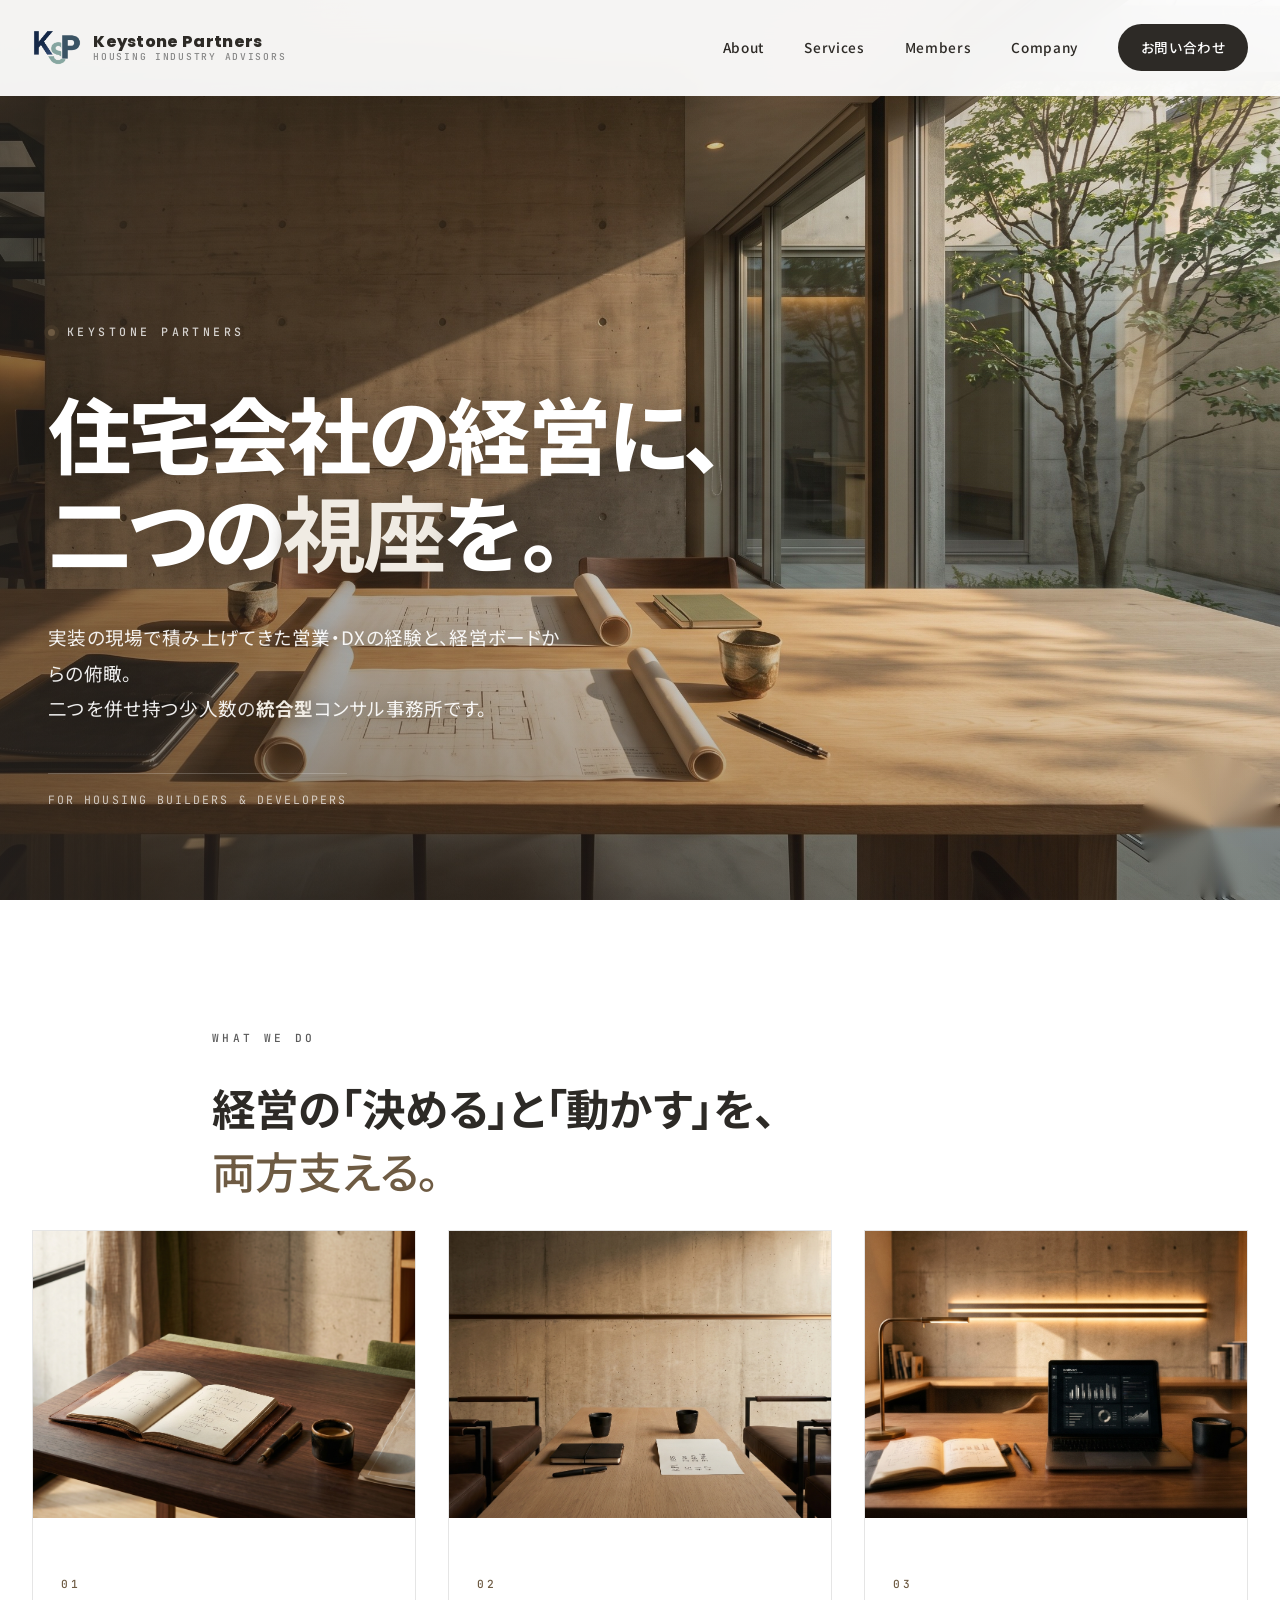
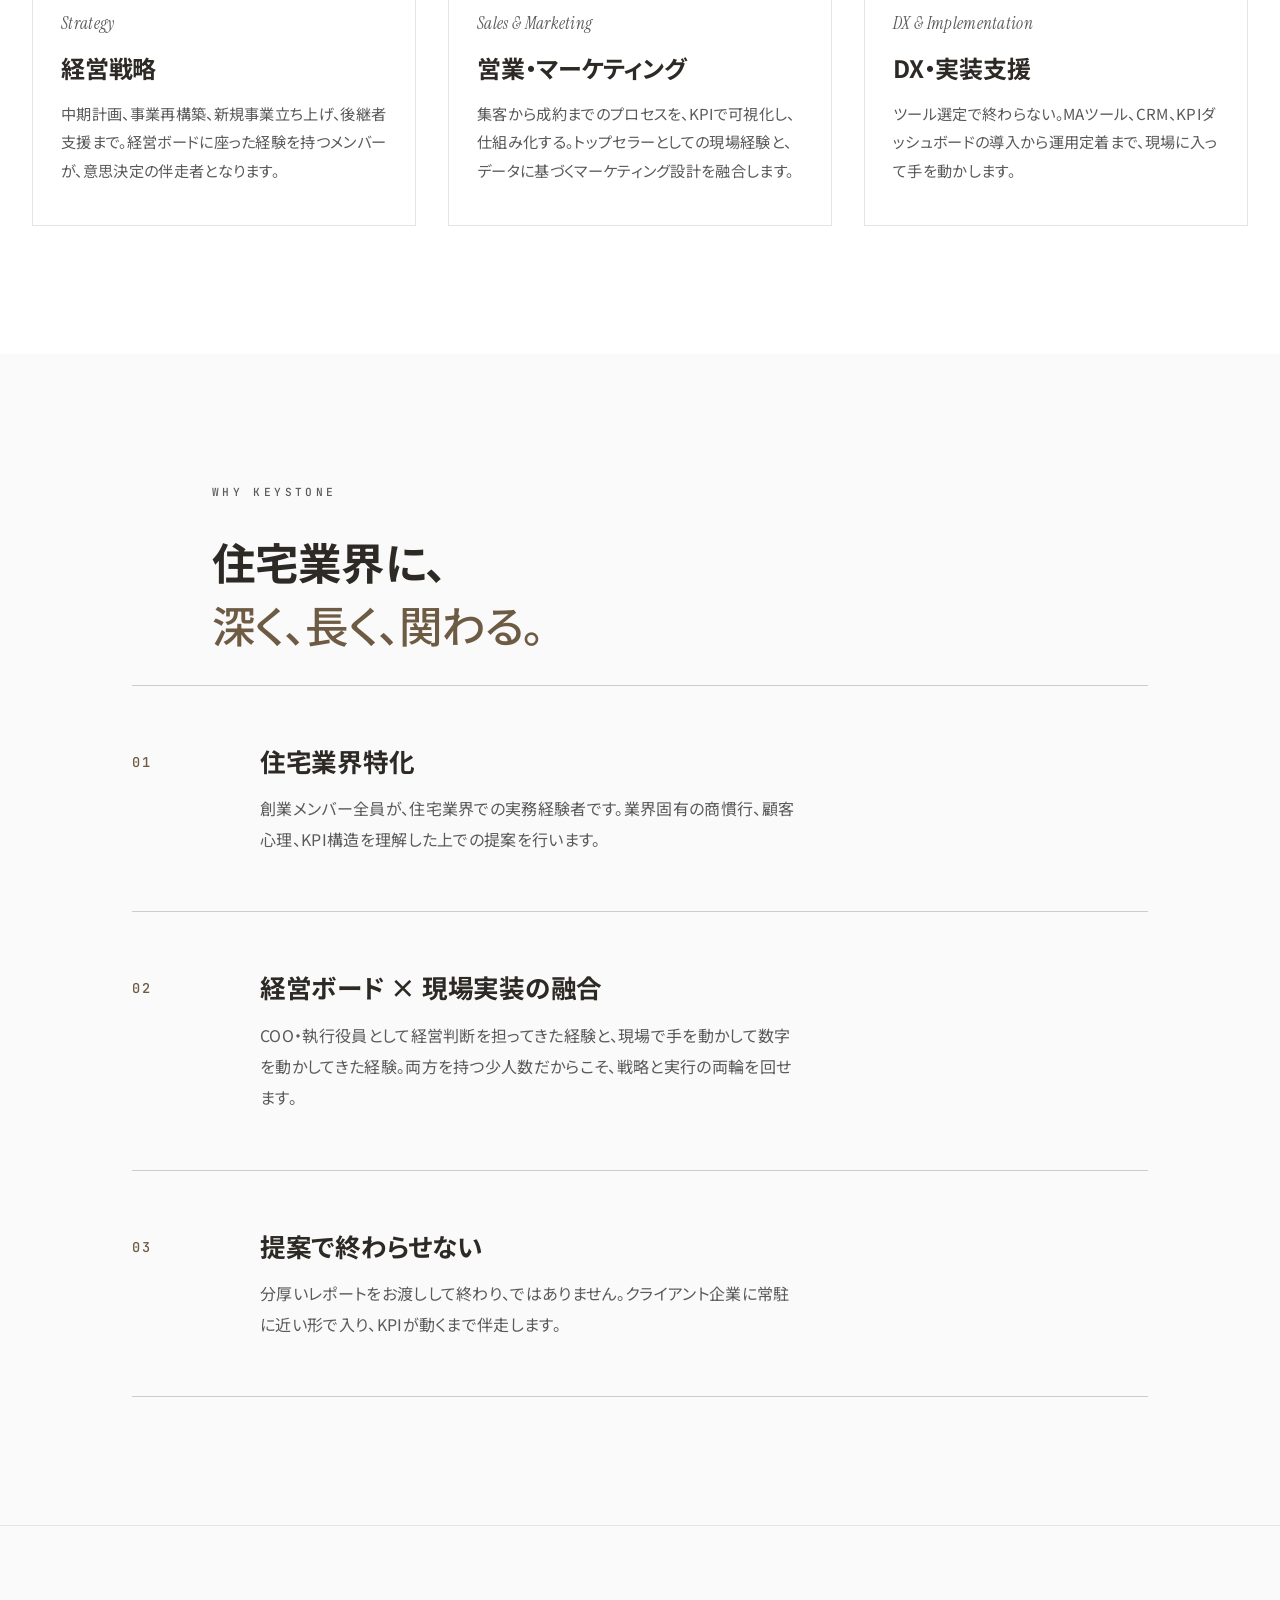
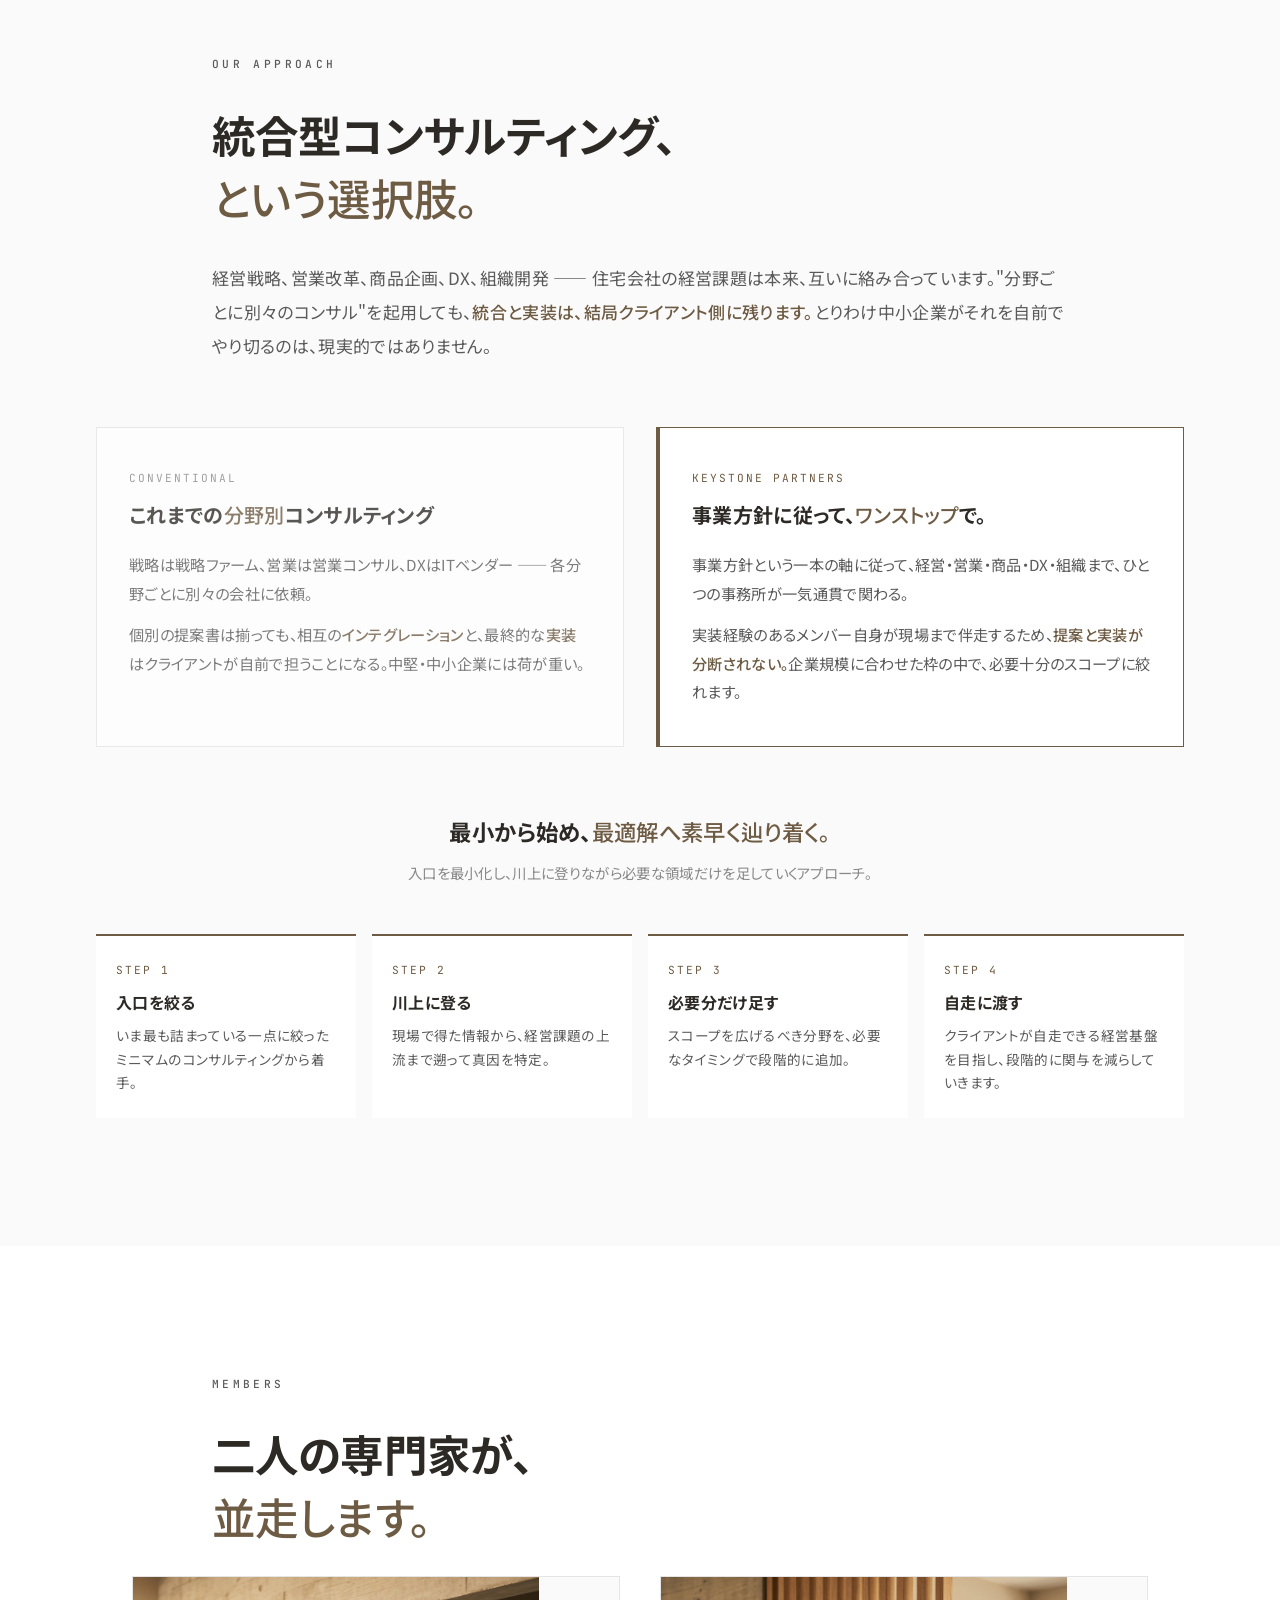
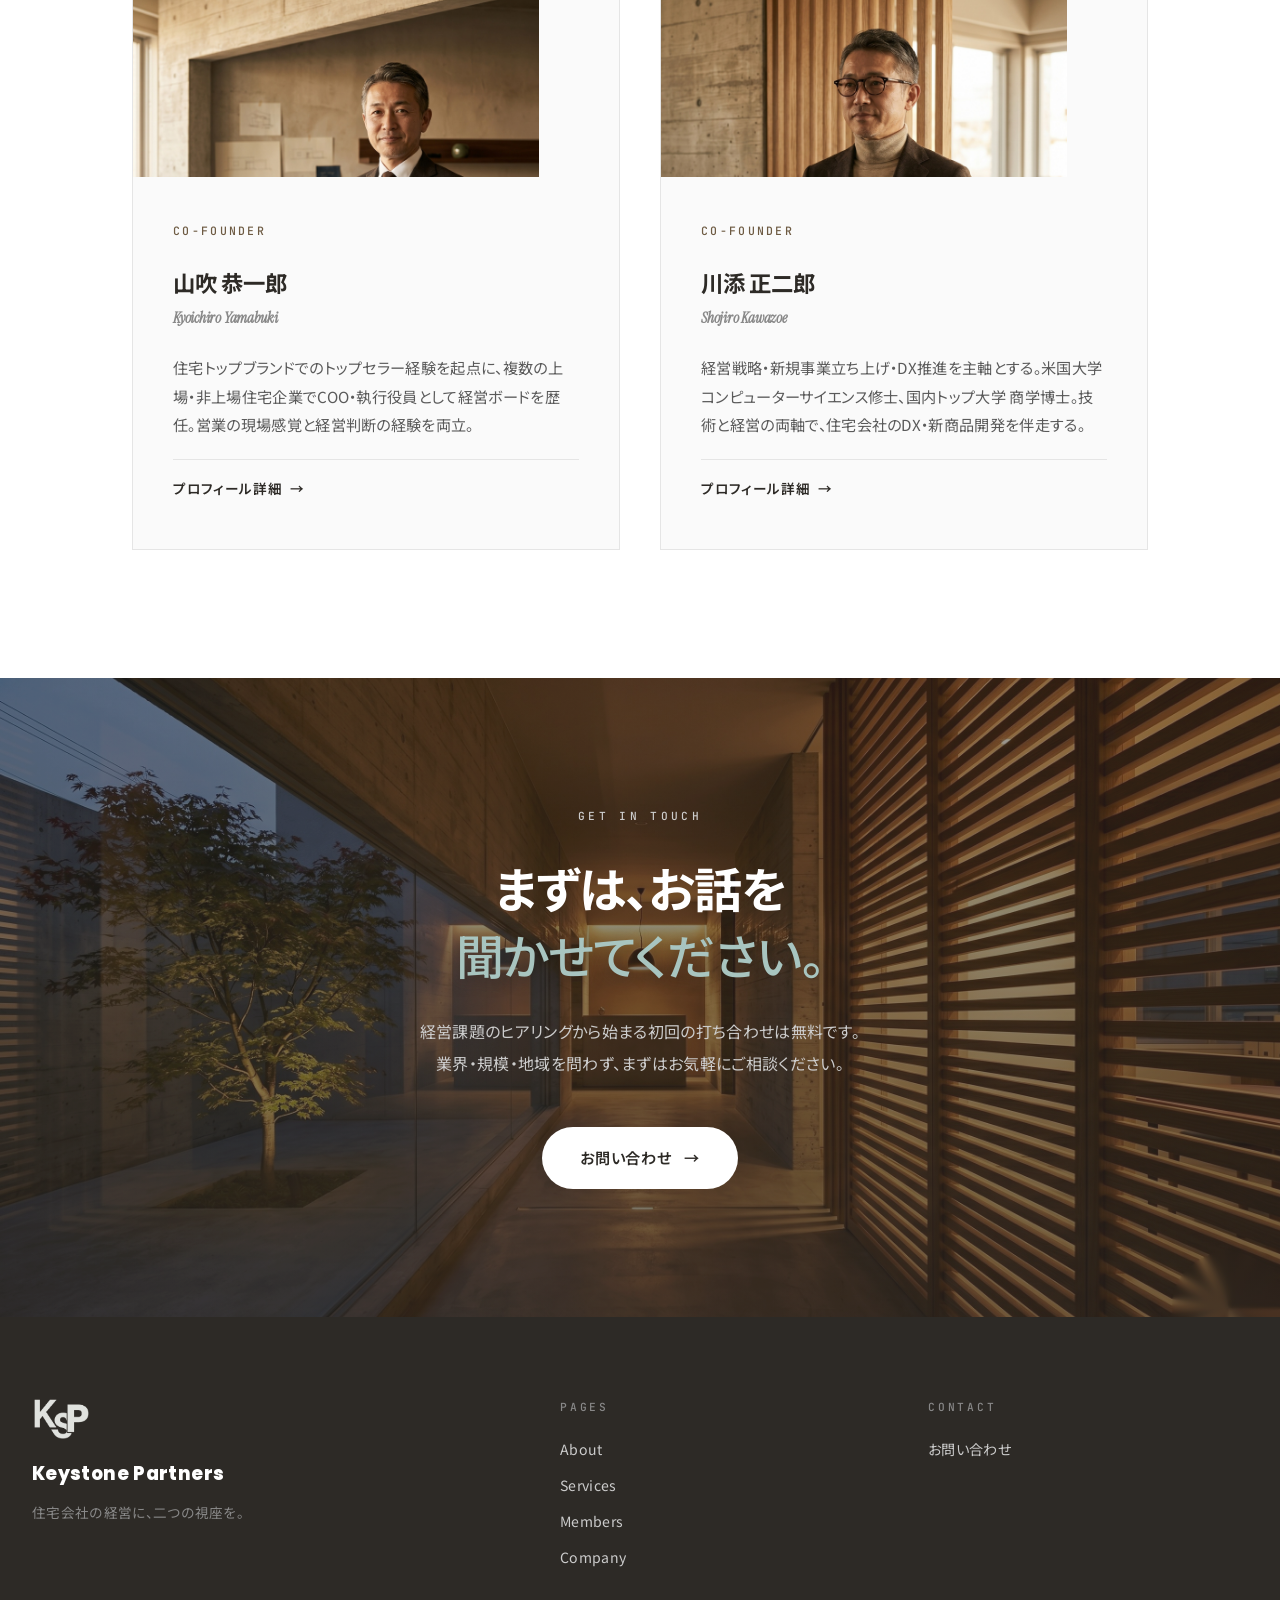
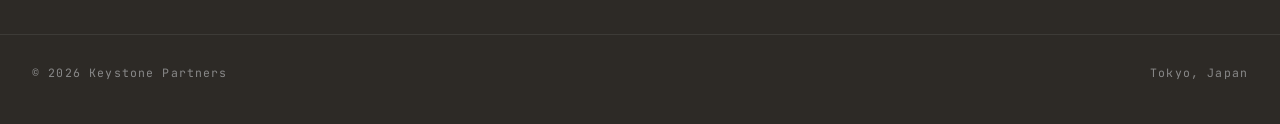
==== commit b95777e8: "Whole new warm version" ====
--- a/index.html
+++ b/index.html
@@ -7,7 +7,7 @@
 <meta name="description" content="住宅会社向け経営コンサルティング事務所。経営ボードの視座と現場の実装力。二つを併せ持つ少人数のコンサル事務所、Keystone Partners。">
 <link rel="preconnect" href="https://fonts.googleapis.com">
 <link rel="preconnect" href="https://fonts.gstatic.com" crossorigin>
-<link href="https://fonts.googleapis.com/css2?family=Noto+Sans+JP:wght@400;500;700;800;900&family=Instrument+Serif:ital@0;1&family=JetBrains+Mono:wght@400;500;700&display=swap" rel="stylesheet">
+<link href="https://fonts.googleapis.com/css2?family=Noto+Sans+JP:wght@400;500;700;800;900&family=Instrument+Serif:ital@0;1&family=JetBrains+Mono:wght@400;500;700&family=Poppins:wght@800;900&display=swap" rel="stylesheet">
 <link rel="stylesheet" href="style.css">
 </head>
 <body>
@@ -16,8 +16,10 @@
 <nav class="nav">
   <div class="nav-inner">
     <a href="index.html" class="nav-logo" aria-label="Keystone Partners ホーム">
-      <span class="nav-logo-mark">Keystone Partners</span>
-      <span class="nav-logo-sub">Housing Industry Advisors</span>
+      <span class="nav-logo-text">
+        <span class="nav-logo-mark">Keystone Partners</span>
+        <span class="nav-logo-sub">Housing Industry Advisors</span>
+      </span>
     </a>
     <button class="nav-toggle" aria-label="メニューを開く" aria-expanded="false">
       <span></span><span></span><span></span>
@@ -69,7 +71,7 @@
 
   <div class="do-grid">
     <article class="do-card reveal-on-scroll">
-      <div class="do-card-image" style="background-image: url('images/service-strategy.png'); background-color: #2a2620;"></div>
+      <div class="do-card-image" style="background-image: url('images/service-strategy.jpg'); background-color: #2D2A26;"></div>
       <div class="do-card-inner">
         <div class="do-card-num">01</div>
         <div class="do-card-title-en">Strategy</div>
@@ -81,7 +83,7 @@
     </article>
 
     <article class="do-card reveal-on-scroll">
-      <div class="do-card-image" style="background-image: url('images/service-sales.png'); background-color: #2a2620;"></div>
+      <div class="do-card-image" style="background-image: url('images/service-sales.jpg'); background-color: #2D2A26;"></div>
       <div class="do-card-inner">
         <div class="do-card-num">02</div>
         <div class="do-card-title-en">Sales &amp; Marketing</div>
@@ -93,7 +95,7 @@
     </article>
 
     <article class="do-card reveal-on-scroll">
-      <div class="do-card-image" style="background-image: url('images/service-dx.jpg'); background-color: #2a2620;"></div>
+      <div class="do-card-image" style="background-image: url('images/service-dx.jpg'); background-color: #2D2A26;"></div>
       <div class="do-card-inner">
         <div class="do-card-num">03</div>
         <div class="do-card-title-en">DX &amp; Implementation</div>
@@ -235,7 +237,7 @@
 
   <div class="members-teaser-grid">
     <article class="member-card reveal-on-scroll">
-      <div class="member-photo-placeholder" style="background-image: url('images/member-yamabuki.png');"></div>
+      <div class="member-photo-placeholder text-fallback" style="background-image: url('images/member-yamabuki.jpg');">KY</div>
       <div class="member-role">Co-founder</div>
       <h3 class="member-name">
         山吹 恭一郎
@@ -251,7 +253,7 @@
     </article>
 
     <article class="member-card reveal-on-scroll">
-      <div class="member-photo-placeholder" style="background-image: url('images/member-kawazoe.png');"></div>
+      <div class="member-photo-placeholder text-fallback" style="background-image: url('images/member-kawazoe.jpg');">SK</div>
       <div class="member-role">Co-founder</div>
       <h3 class="member-name">
         川添 正二郎
@@ -294,6 +296,7 @@
 <footer class="footer">
   <div class="footer-inner">
     <div class="footer-brand">
+      <div class="footer-brand-logo" aria-hidden="true"></div>
       <p class="footer-brand-name">Keystone Partners</p>
       <p class="footer-brand-tag">住宅会社の経営に、二つの視座を。</p>
     </div>
--- a/style.css
+++ b/style.css
@@ -11,7 +11,7 @@
 }
 
 :root {
-  /* Colors — inherit from personal site */
+  /* Colors — aligned with the K/S logo (kon-iro navy → seiji celadon) */
   --black: #0A0A0A;
   --black-soft: #1A1A1A;
   --gray-900: #2D2D2D;
@@ -22,14 +22,27 @@
   --gray-100: #F2F2F2;
   --gray-50: #FAFAFA;
   --white: #FFFFFF;
-  --accent: #E36414;
-  --accent-pale: #FCE8D9;
-  --ink: #1A1A1A;
+
+  /* Brand palette — warm neutral edition (Aman Tokyo inspired).
+     Variable names retained from the cool edition for code-wide compatibility;
+     values are remapped to a smoked-sumi / walnut / aged-washi palette.
+     The KSP logo (navy × celadon) remains unchanged and reads as a quiet,
+     considered accent against the warm beige ground. */
+  --navy: #2D2A26;       /* 墨色 (smoked sumi) — primary deep tone for ink & footer */
+  --navy-mid: #3A2E26;   /* 深焙茶 (deep roasted brown) — mid tone */
+  --celadon: #6E5B43;    /* 胡桃色 (walnut) — secondary tone, em & accents */
+  --celadon-pale: #E8DFCE;  /* 老香色 (aged washi) — pale ground */
+  --accent: #6E5B43;     /* main accent: walnut — corporate sub-color paired with sumi */
+  --accent-strong: #8B7B4A; /* 真鍮 (tea-stained brass) — buttons / CTAs */
+  --accent-pale: #E8DFCE; /* aged washi */
+  --ink: #2D2A26;        /* body ink: smoked sumi (warmer than neutral black) */
+  --washi: #F3EEE7;      /* page ground: warm cream paper (Aman Tokyo beige) */
 
   /* Typography */
   --font-display: "Noto Sans JP", "Hiragino Sans", "Yu Gothic", sans-serif;
   --font-serif: "Hiragino Mincho ProN", "Yu Mincho", "MS Mincho", "Instrument Serif", serif;
   --font-mono: "JetBrains Mono", "SF Mono", monospace;
+  --font-brand: "Poppins", "Noto Sans JP", sans-serif;  /* matches the wordmark in the K/S logo image */
 
   /* Spacing scale (more generous than personal site) */
   --space-xs: 0.5rem;
@@ -49,7 +62,7 @@
   font-family: var(--font-display);
   font-weight: 400;
   color: var(--ink);
-  background: var(--white);
+  background: var(--washi);
   line-height: 1.8;
   font-feature-settings: "palt" 1;
   letter-spacing: 0.02em;
@@ -128,24 +141,59 @@
 
 .nav-logo {
   display: flex;
+  align-items: center;
+  gap: 0.7rem;
+  line-height: 1;
+}
+
+/* The K/S monogram image */
+.nav-logo::before {
+  content: "";
+  display: block;
+  width: 50px;
+  height: 38px;
+  background-image: url('images/logo-mark.png');
+  background-size: contain;
+  background-repeat: no-repeat;
+  background-position: left center;
+  flex-shrink: 0;
+}
+
+.nav-logo-text {
+  display: flex;
   flex-direction: column;
   gap: 0.1rem;
   line-height: 1.1;
 }
 
 .nav-logo-mark {
-  font-weight: 900;
-  font-size: 1.05rem;
-  letter-spacing: 0.04em;
+  font-family: var(--font-brand);
+  font-weight: 800;
+  font-size: 1rem;
+  letter-spacing: 0.02em;
+  color: var(--navy);
 }
 
 .nav-logo-sub {
   font-family: var(--font-mono);
-  font-size: 0.62rem;
+  font-size: 0.6rem;
   font-weight: 500;
   letter-spacing: 0.18em;
   color: var(--gray-500);
   text-transform: uppercase;
+}
+
+@media (max-width: 768px) {
+  .nav-logo::before {
+    width: 43px;
+    height: 32px;
+  }
+  .nav-logo-mark {
+    font-size: 0.9rem;
+  }
+  .nav-logo-sub {
+    font-size: 0.55rem;
+  }
 }
 
 .nav-links {
@@ -182,7 +230,7 @@
 }
 
 .nav-cta:hover {
-  background: var(--accent);
+  background: var(--accent-strong);
   opacity: 1 !important;
 }
 
@@ -306,7 +354,8 @@
   z-index: 0;
 }
 
-/* Gradient overlay for text legibility */
+/* Gradient overlay for text legibility — softened and slightly de-saturated
+   so the hero image's natural color variations can breathe through */
 .hero-image::after {
   content: "";
   position: absolute;
@@ -314,17 +363,17 @@
   background:
     linear-gradient(
       to right,
-      rgba(10, 10, 10, 0.78) 0%,
-      rgba(10, 10, 10, 0.5) 38%,
-      rgba(10, 10, 10, 0.18) 65%,
-      rgba(10, 10, 10, 0.05) 100%
+      rgba(45, 42, 38, 0.55) 0%,
+      rgba(45, 42, 38, 0.32) 38%,
+      rgba(45, 42, 38, 0.10) 65%,
+      rgba(45, 42, 38, 0.01) 100%
     ),
     linear-gradient(
       to bottom,
-      rgba(10, 10, 10, 0.35) 0%,
-      rgba(10, 10, 10, 0.1) 25%,
-      rgba(10, 10, 10, 0.1) 70%,
-      rgba(10, 10, 10, 0.55) 100%
+      rgba(45, 42, 38, 0.18) 0%,
+      rgba(45, 42, 38, 0.04) 25%,
+      rgba(45, 42, 38, 0.04) 70%,
+      rgba(45, 42, 38, 0.32) 100%
     );
 }
 
@@ -355,9 +404,9 @@
   width: 7px;
   height: 7px;
   border-radius: 50%;
-  background: var(--accent);
+  background: var(--celadon);
   animation: pulse 2.4s ease-in-out infinite;
-  box-shadow: 0 0 0 4px rgba(227, 100, 20, 0.15);
+  box-shadow: 0 0 0 4px rgba(110, 91, 67, 0.22);
 }
 
 @keyframes pulse {
@@ -394,11 +443,15 @@
   text-shadow: 0 1px 20px rgba(0, 0, 0, 0.4);
 }
 
-/* Hero内のem は暗い背景上で見やすいオレンジアクセントに */
+/* Hero 内の em は、walnut(ロゴ色とは別の暖色アクセント)との同色被りを避けつつ
+   控えめな差別化を出すため、ほぼ白の暖色中性色に、薄い walnut グロー(影)を添える */
 .hero-sub em,
 .hero-headline em {
-  color: var(--accent);
-  text-shadow: 0 1px 20px rgba(0, 0, 0, 0.4);
+  color: #f0ebe3;  /* warm off-white */
+  text-shadow:
+    0 0 24px rgba(110, 91, 67, 0.45),  /* soft walnut glow */
+    0 1px 20px rgba(0, 0, 0, 0.4);
+  font-weight: 700;
 }
 
 .hero-meta {
@@ -719,7 +772,8 @@
 }
 
 .cta-headline em {
-  color: var(--accent);
+  color: #a8c5c0;
+  text-shadow: 0 1px 16px rgba(45, 42, 38, 0.5);
 }
 
 .cta-lead {
@@ -745,7 +799,7 @@
 }
 
 .cta-button:hover {
-  background: var(--accent);
+  background: var(--accent-strong);
   color: var(--white) !important;
   opacity: 1 !important;
   transform: translateY(-2px);
@@ -777,8 +831,20 @@
   gap: 3rem;
 }
 
+.footer-brand-logo {
+  width: 59px;
+  height: 44px;
+  background-image: url('images/logo-mark-light.png');
+  background-size: contain;
+  background-repeat: no-repeat;
+  background-position: left center;
+  margin-bottom: 1rem;
+  opacity: 0.92;
+}
+
 .footer-brand-name {
-  font-size: 1.2rem;
+  font-family: var(--font-brand);
+  font-size: 1.15rem;
   font-weight: 800;
   color: var(--white);
   margin-bottom: 0.6rem;
@@ -1467,7 +1533,7 @@
 }
 
 .form-submit:hover {
-  background: var(--accent);
+  background: var(--accent-strong);
   transform: translateY(-2px);
 }
 
@@ -1626,6 +1692,13 @@
   max-width: 50ch;
 }
 
+/* 出典・補注など、本文中の小さな付帯情報 */
+.about-story-text small {
+  font-size: 0.78rem;
+  color: var(--gray-500);
+  line-height: 1.6;
+}
+
 @media (max-width: 880px) {
   .about-story-split { grid-template-columns: 1fr; gap: 3rem; }
   .about-story-image { aspect-ratio: 16 / 10; }
@@ -1643,9 +1716,8 @@
   inset: 0;
   background-size: cover;
   background-position: center;
-  opacity: 0.35;
+  opacity: 0.9;
   z-index: 0;
-  filter: grayscale(0.4) contrast(1.05);
 }
 
 .cta-image::after {
@@ -1654,13 +1726,13 @@
   inset: 0;
   background: linear-gradient(
     180deg,
-    rgba(10, 10, 10, 0.4) 0%,
-    rgba(10, 10, 10, 0.6) 100%
+    rgba(45, 42, 38, 0.4) 0%,
+    rgba(45, 42, 38, 0.6) 100%
   );
 }
 
 .cta > .container-narrow,
-.cta > * {
+.cta > *:not(.cta-image) {
   position: relative;
   z-index: 1;
 }
@@ -1725,7 +1797,7 @@
   border-radius: 0;
   margin: -3rem -2.5rem 1.5rem;
   background-size: cover;
-  background-position: center top;
+  background-position: center 20%;
   background-color: var(--gray-200);
   display: block;
   font-size: 0;
@@ -1739,6 +1811,12 @@
   font-style: italic;
   font-size: 1.8rem;
   color: var(--gray-500);
+}
+
+/* When a background image is actually set on the placeholder, suppress the
+   fallback text overlay so the image alone reads cleanly. */
+.member-photo-placeholder.text-fallback[style*="background-image"] {
+  font-size: 0;
 }
 
 .member-card {
@@ -1780,7 +1858,7 @@
 
 /* Selection */
 ::selection {
-  background: var(--accent);
+  background: var(--accent-strong);
   color: var(--white);
 }
 
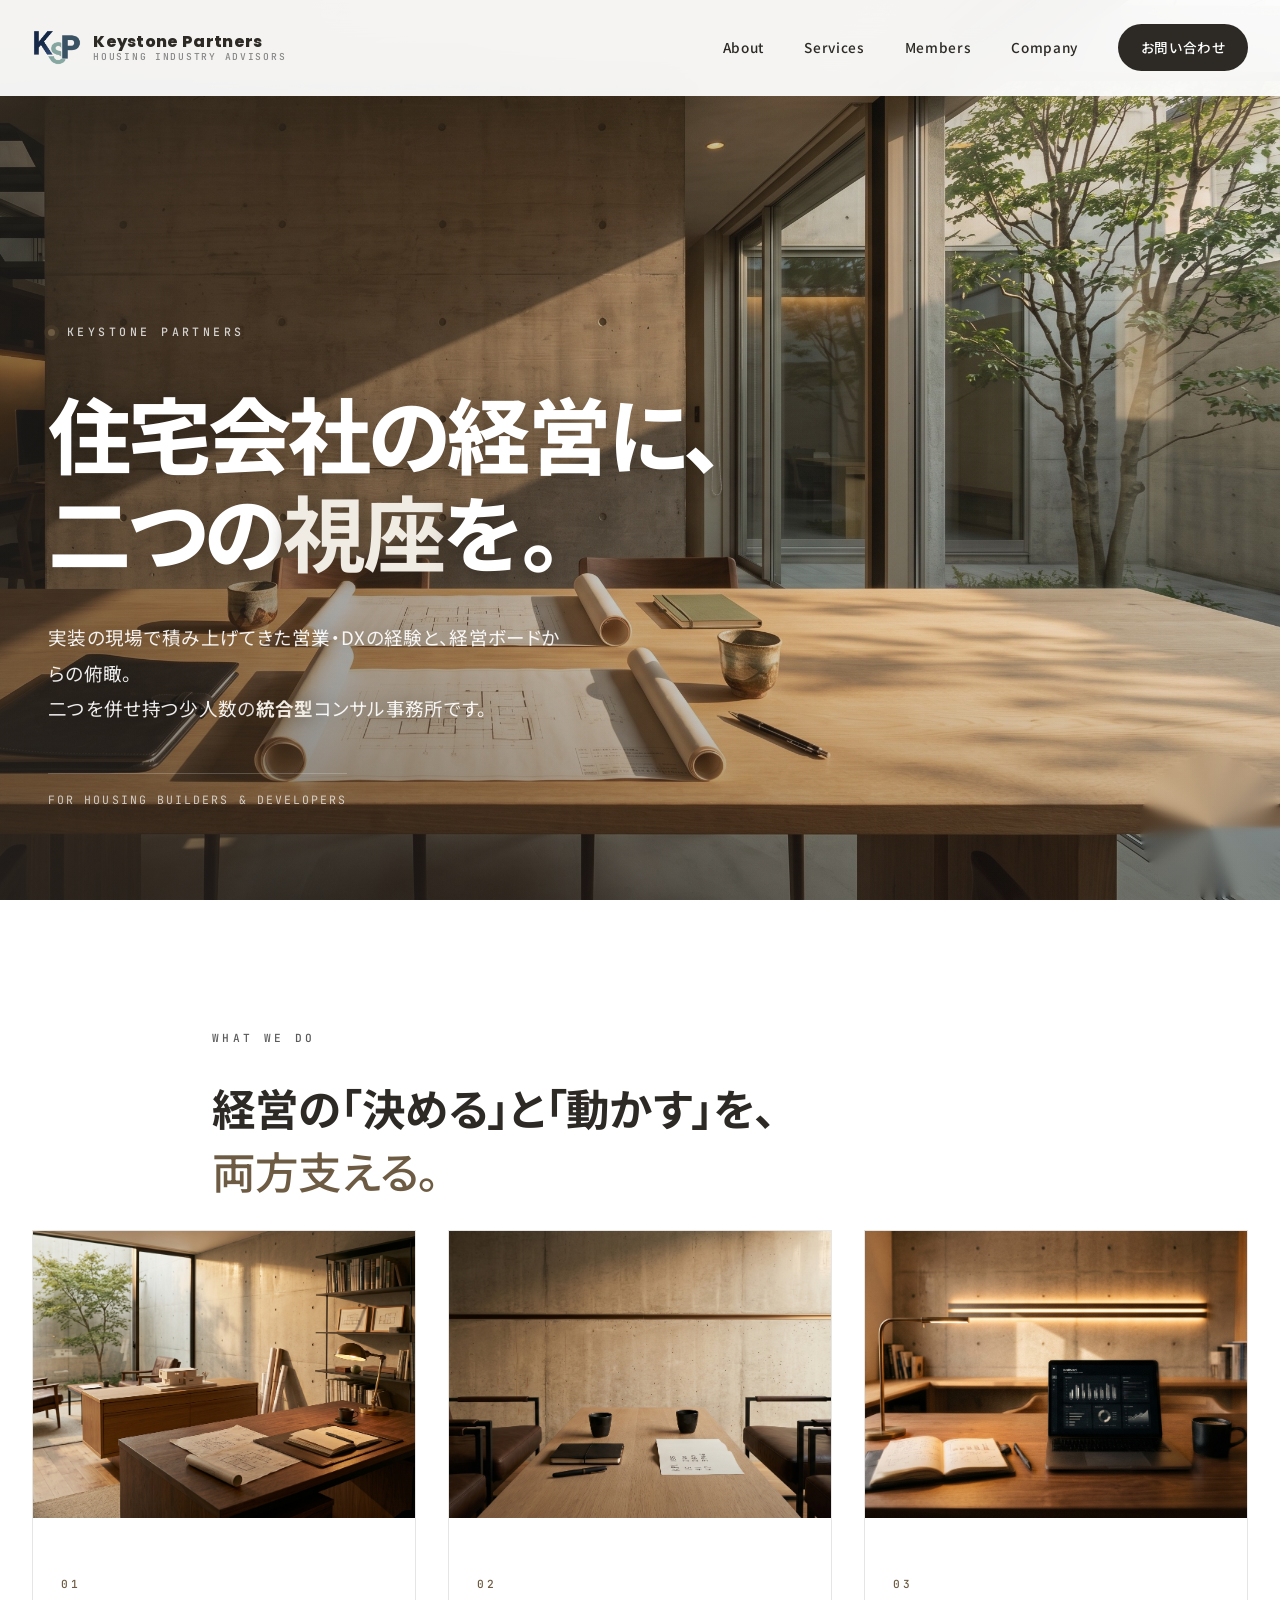
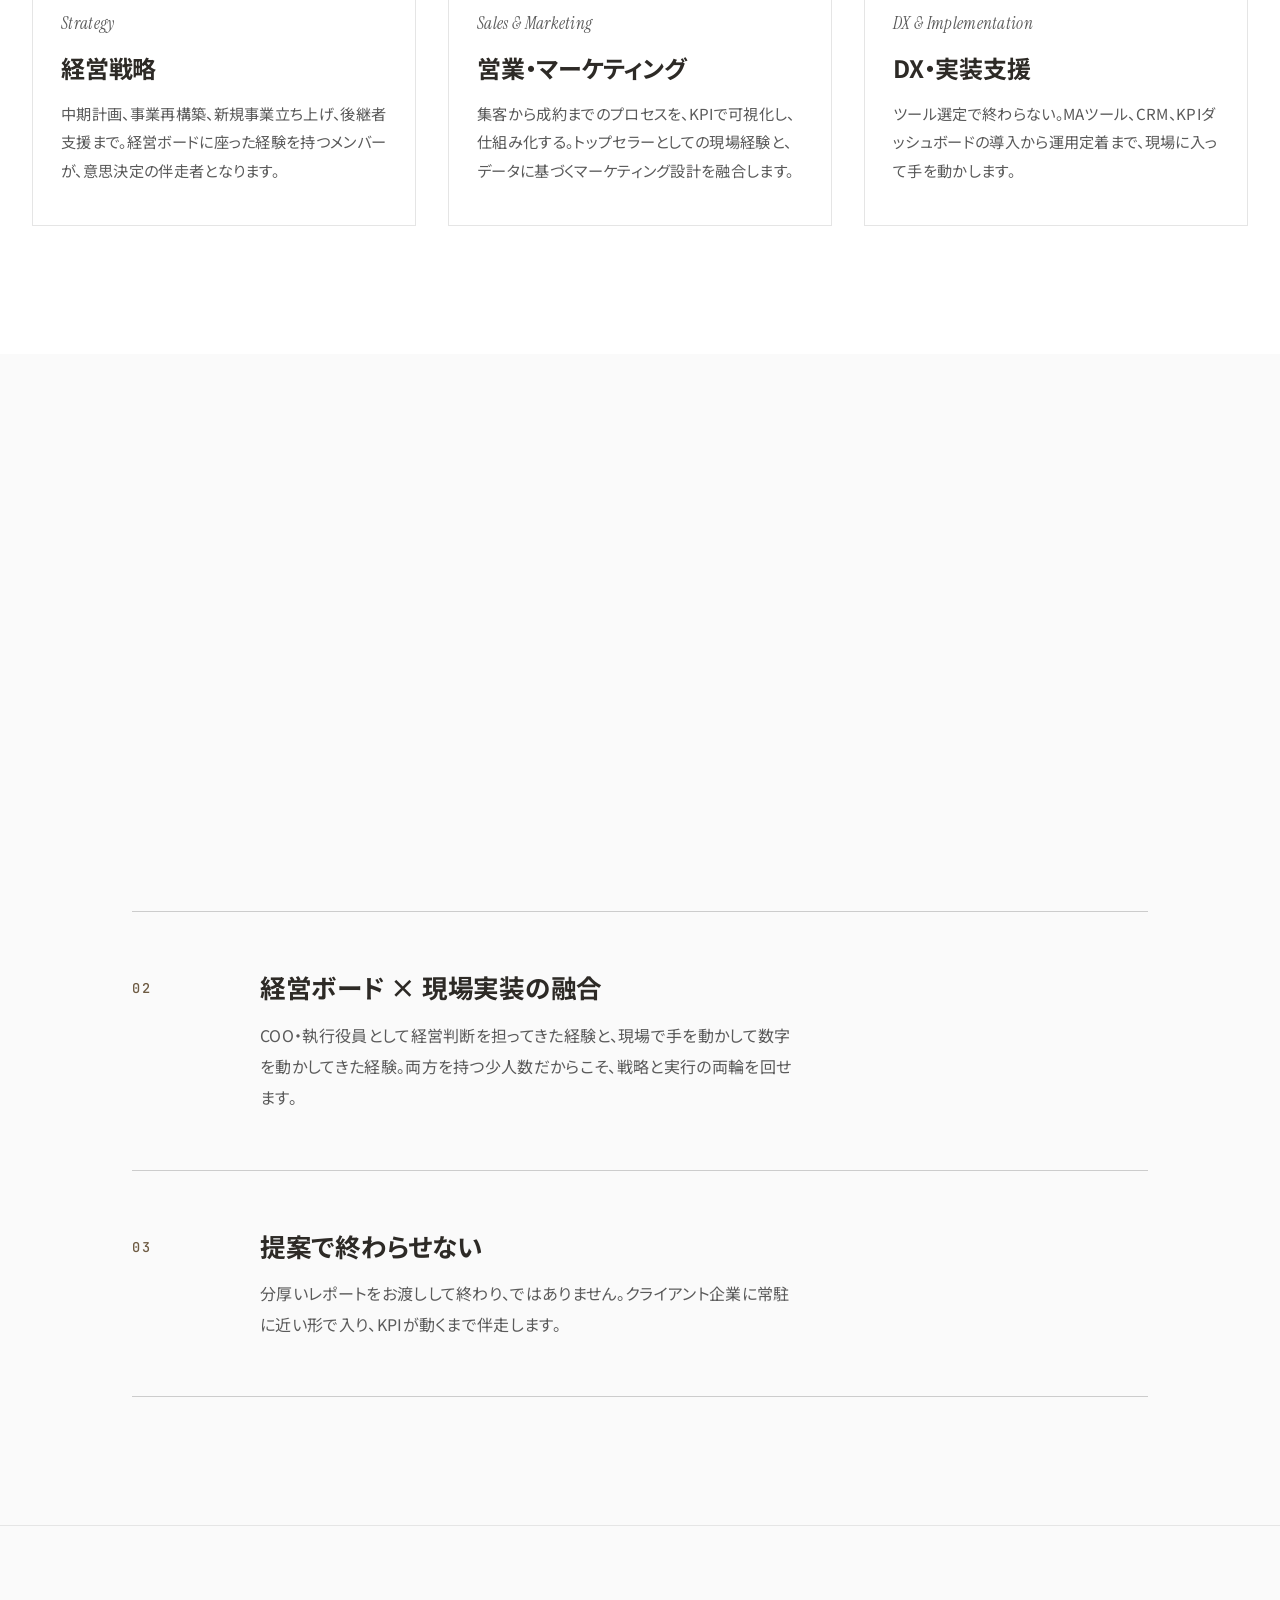
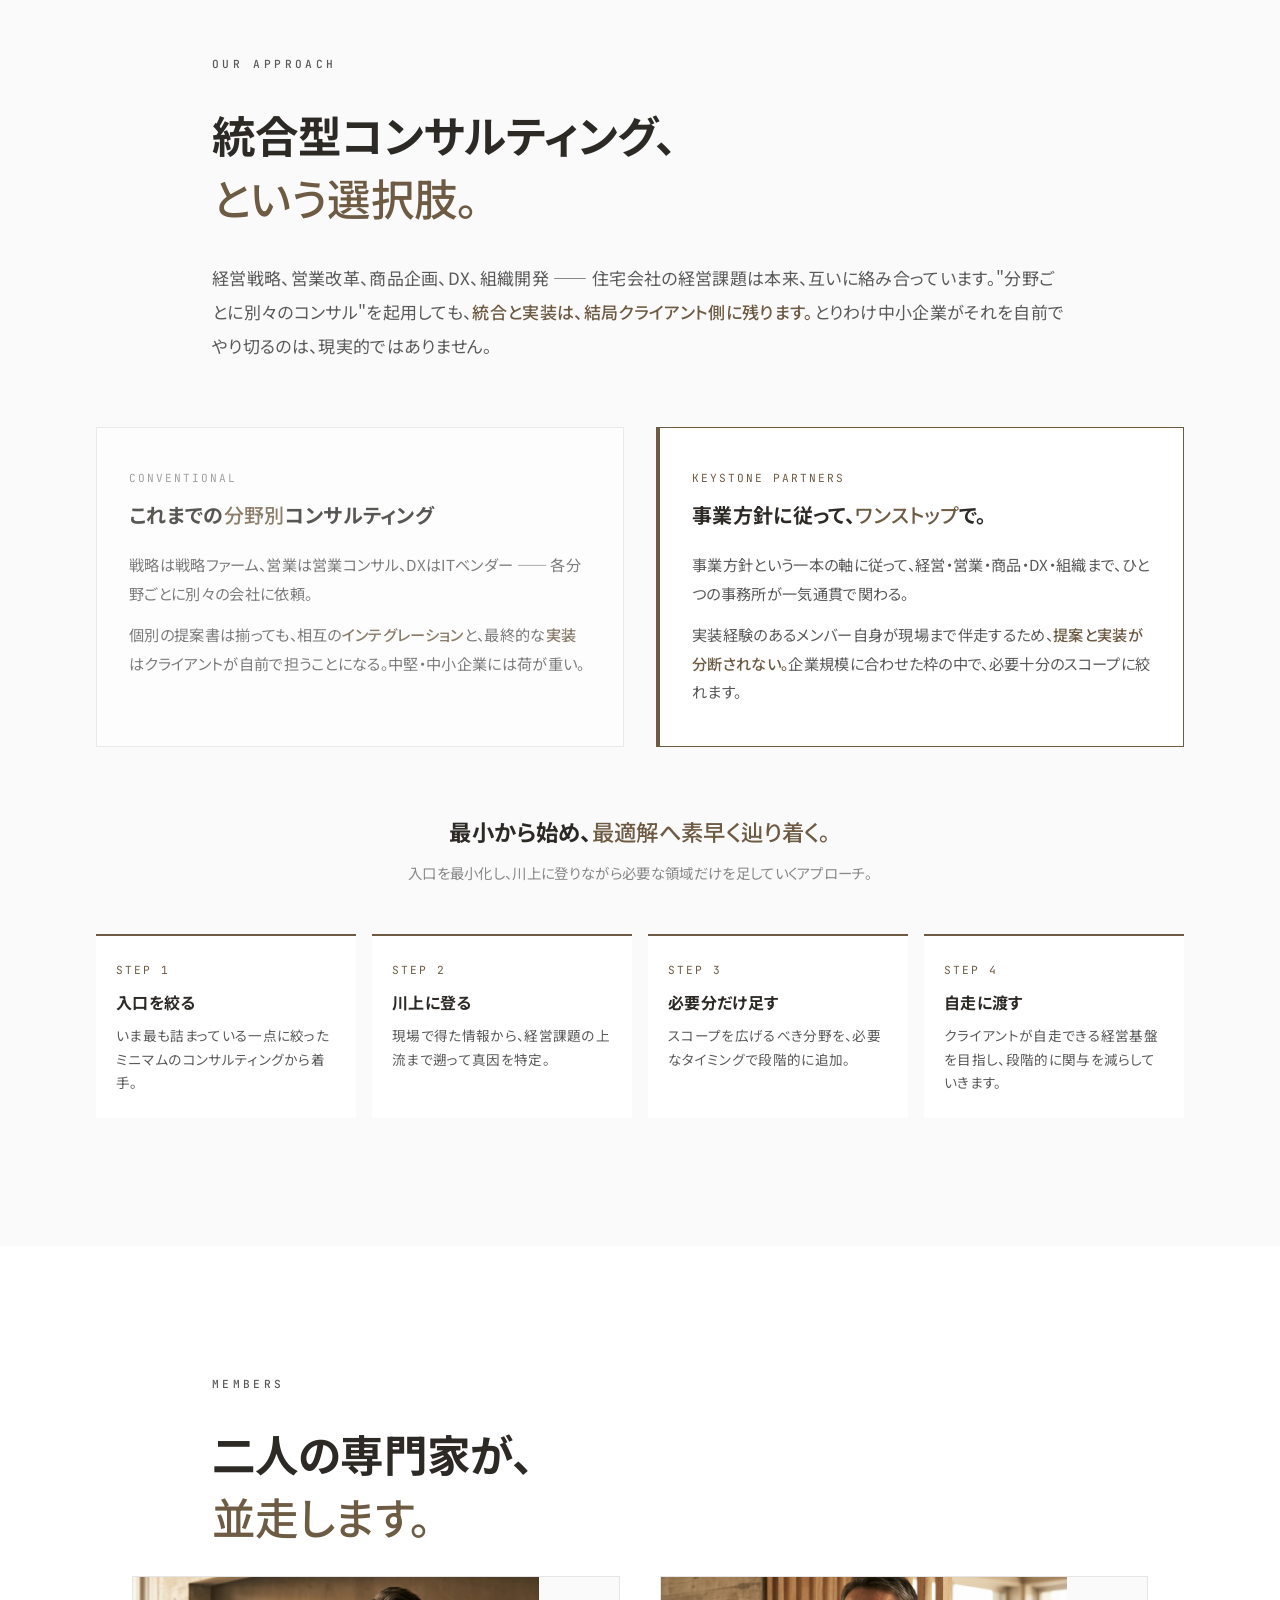
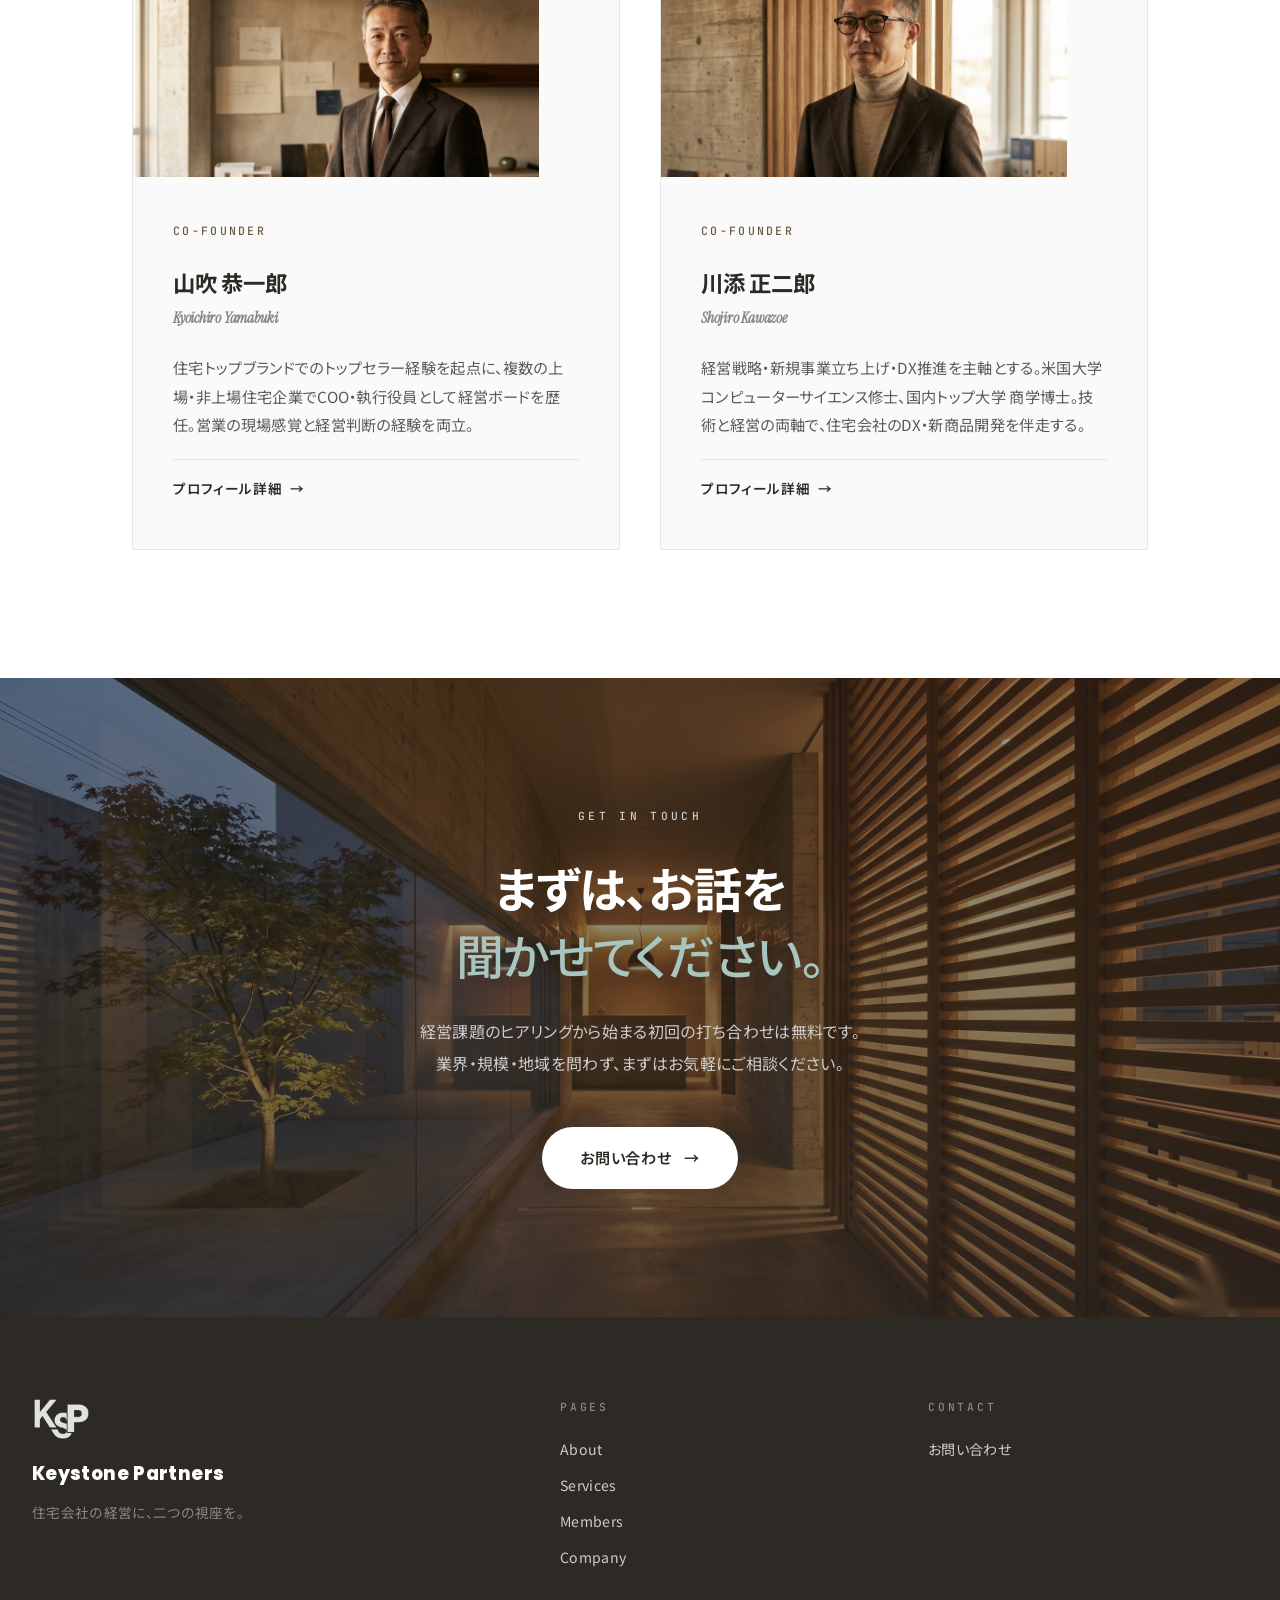
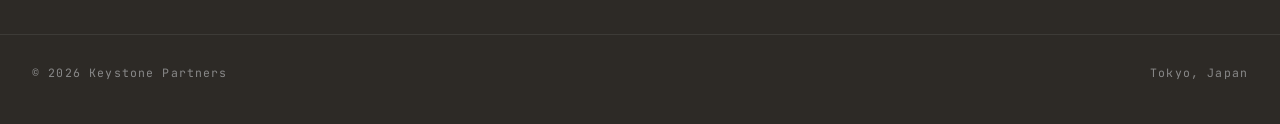
==== commit c8336d89: "member card modified" ====
--- a/index.html
+++ b/index.html
@@ -237,7 +237,7 @@
 
   <div class="members-teaser-grid">
     <article class="member-card reveal-on-scroll">
-      <div class="member-photo-placeholder text-fallback" style="background-image: url('images/member-yamabuki.jpg');">KY</div>
+      <div class="member-photo-placeholder text-fallback" style="background-image: url('images/member-yamabuki.jpg'); background-position: center 42%;">KY</div>
       <div class="member-role">Co-founder</div>
       <h3 class="member-name">
         山吹 恭一郎
@@ -253,7 +253,7 @@
     </article>
 
     <article class="member-card reveal-on-scroll">
-      <div class="member-photo-placeholder text-fallback" style="background-image: url('images/member-kawazoe.jpg');">SK</div>
+      <div class="member-photo-placeholder text-fallback" style="background-image: url('images/member-kawazoe.jpg'); background-position: center 38%;">SK</div>
       <div class="member-role">Co-founder</div>
       <h3 class="member-name">
         川添 正二郎
